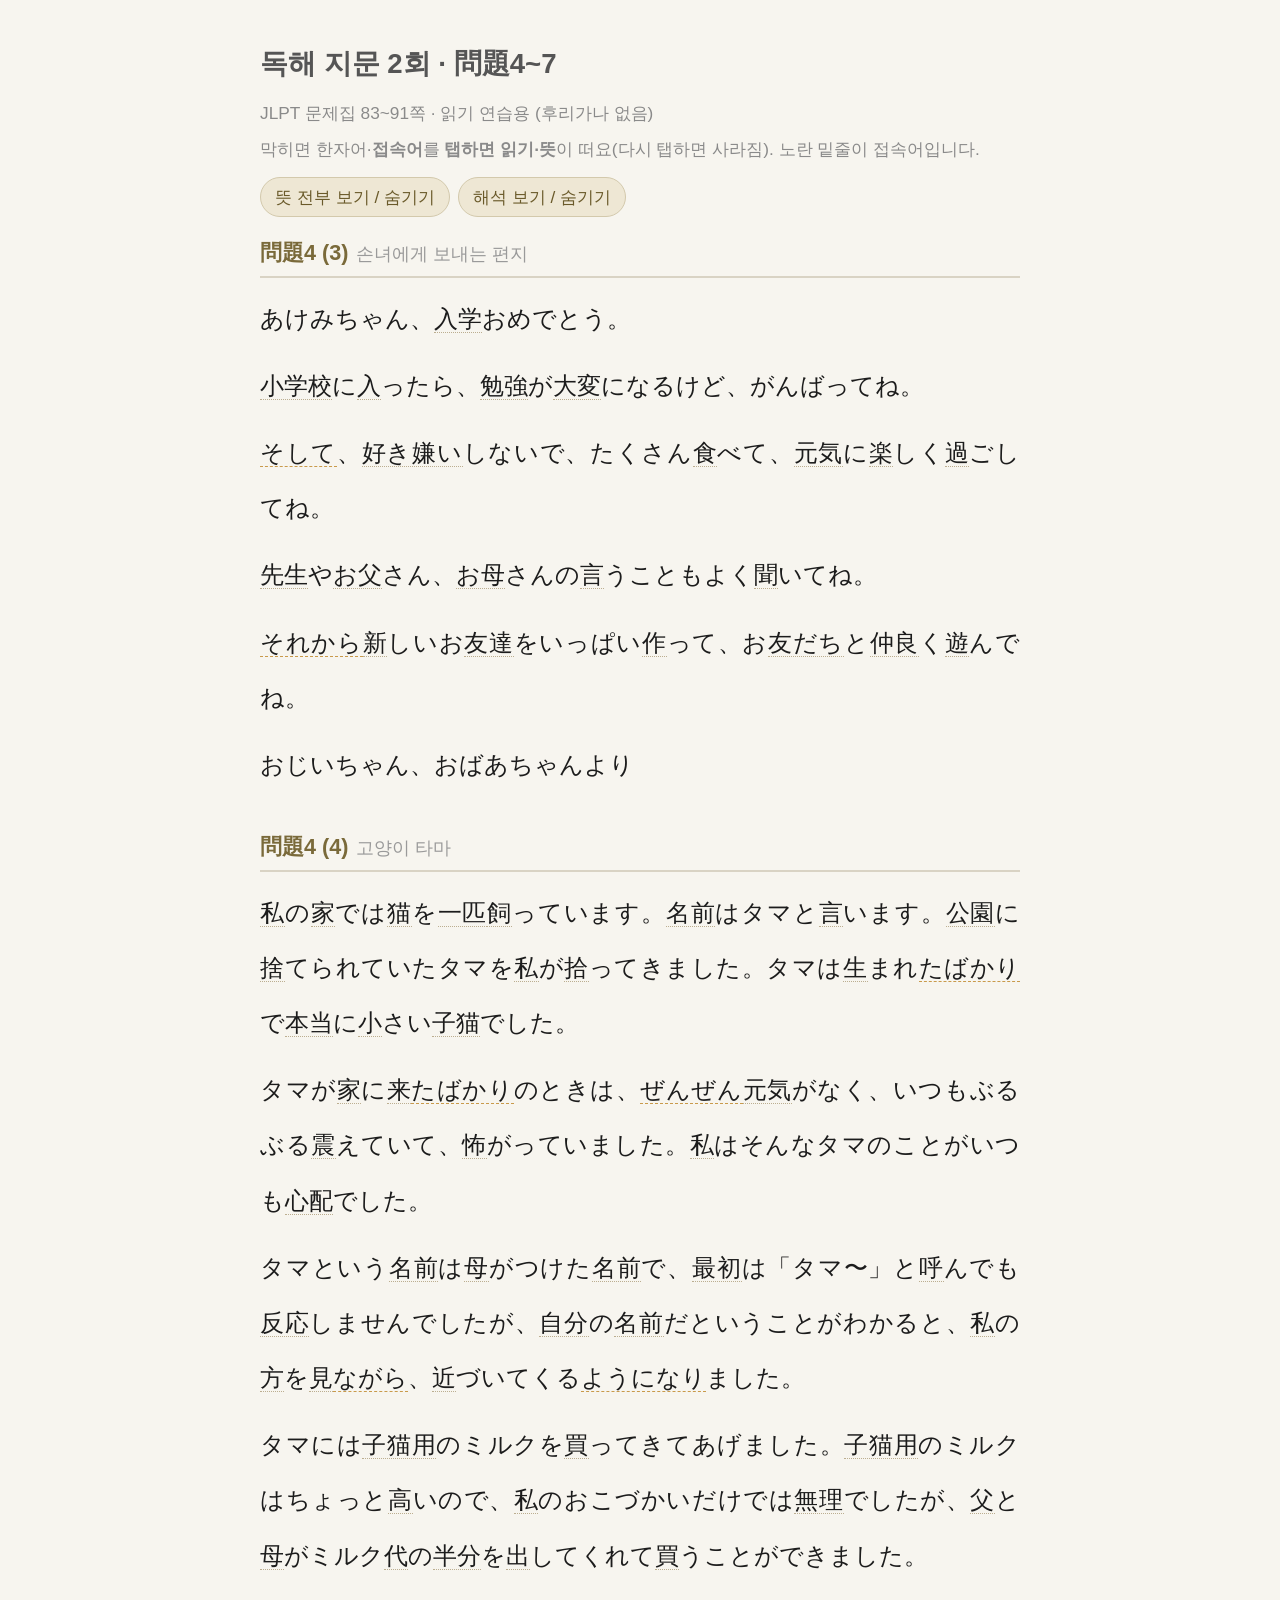
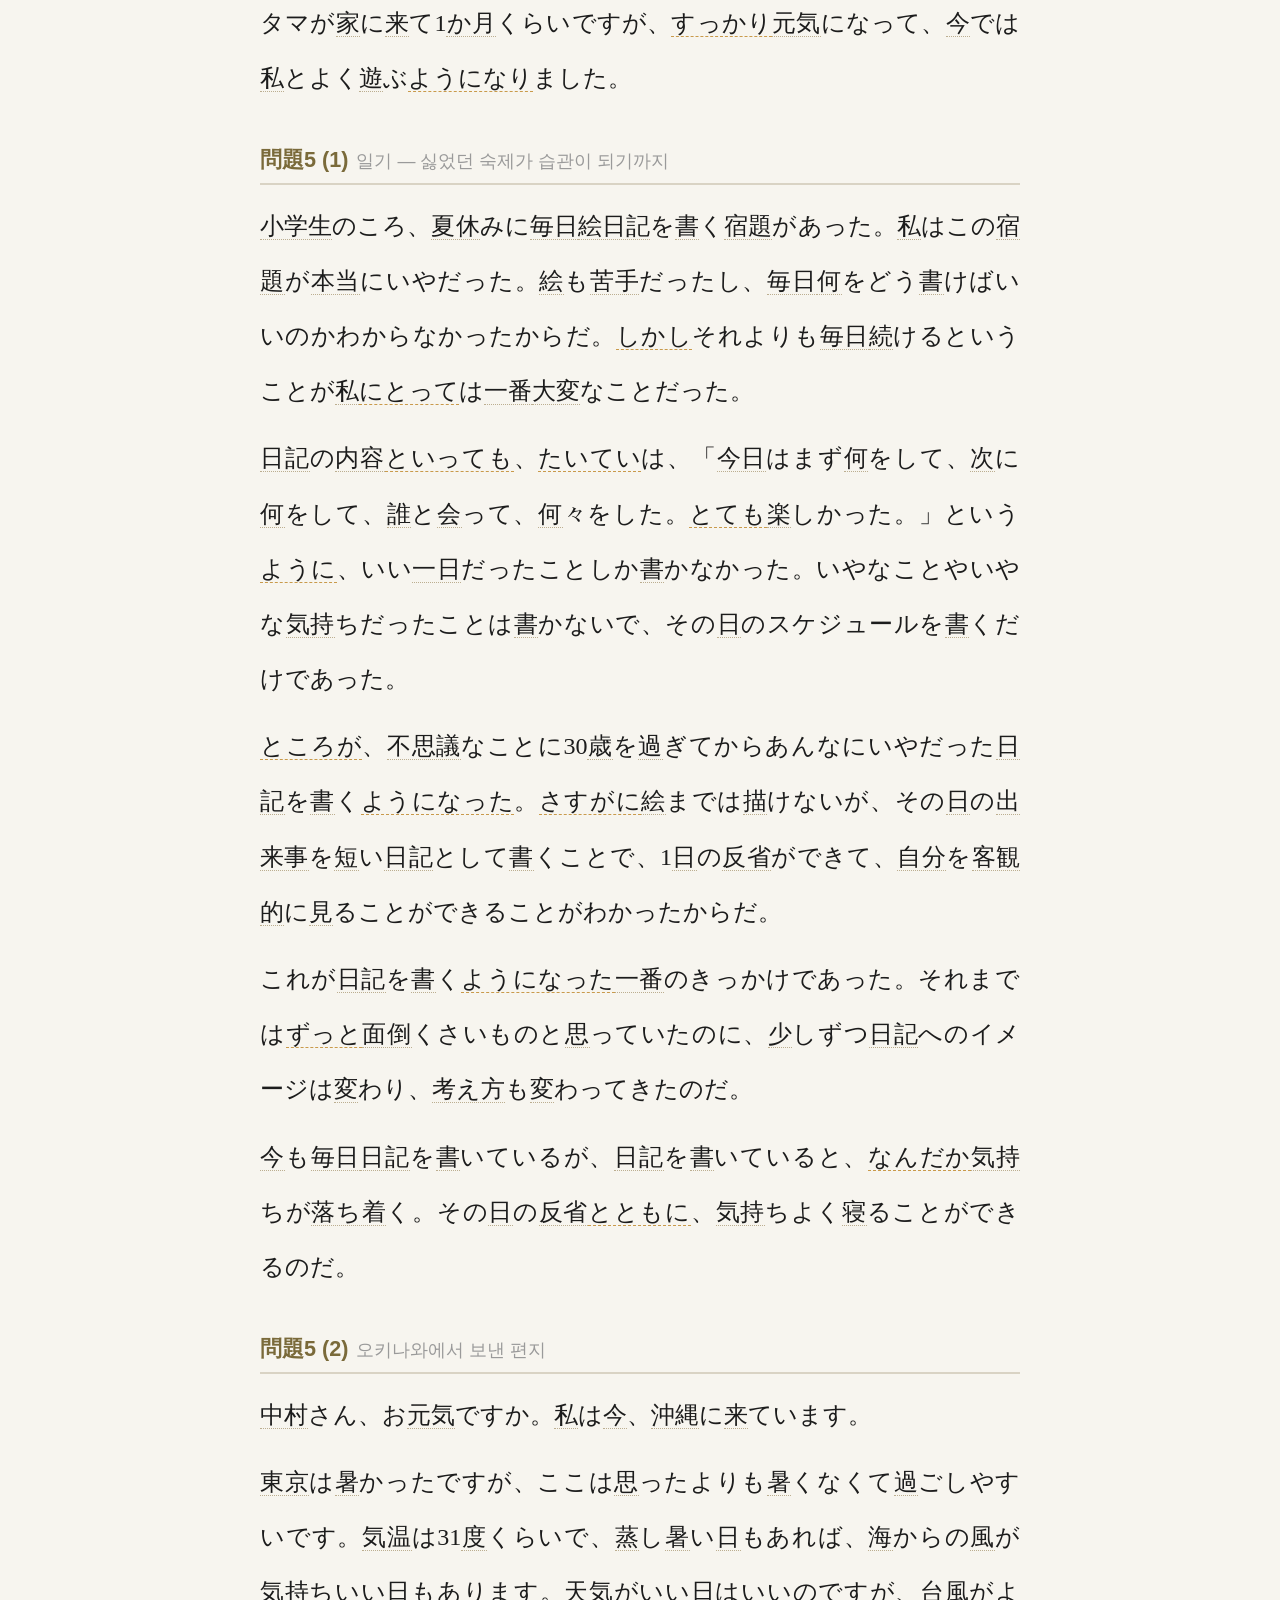
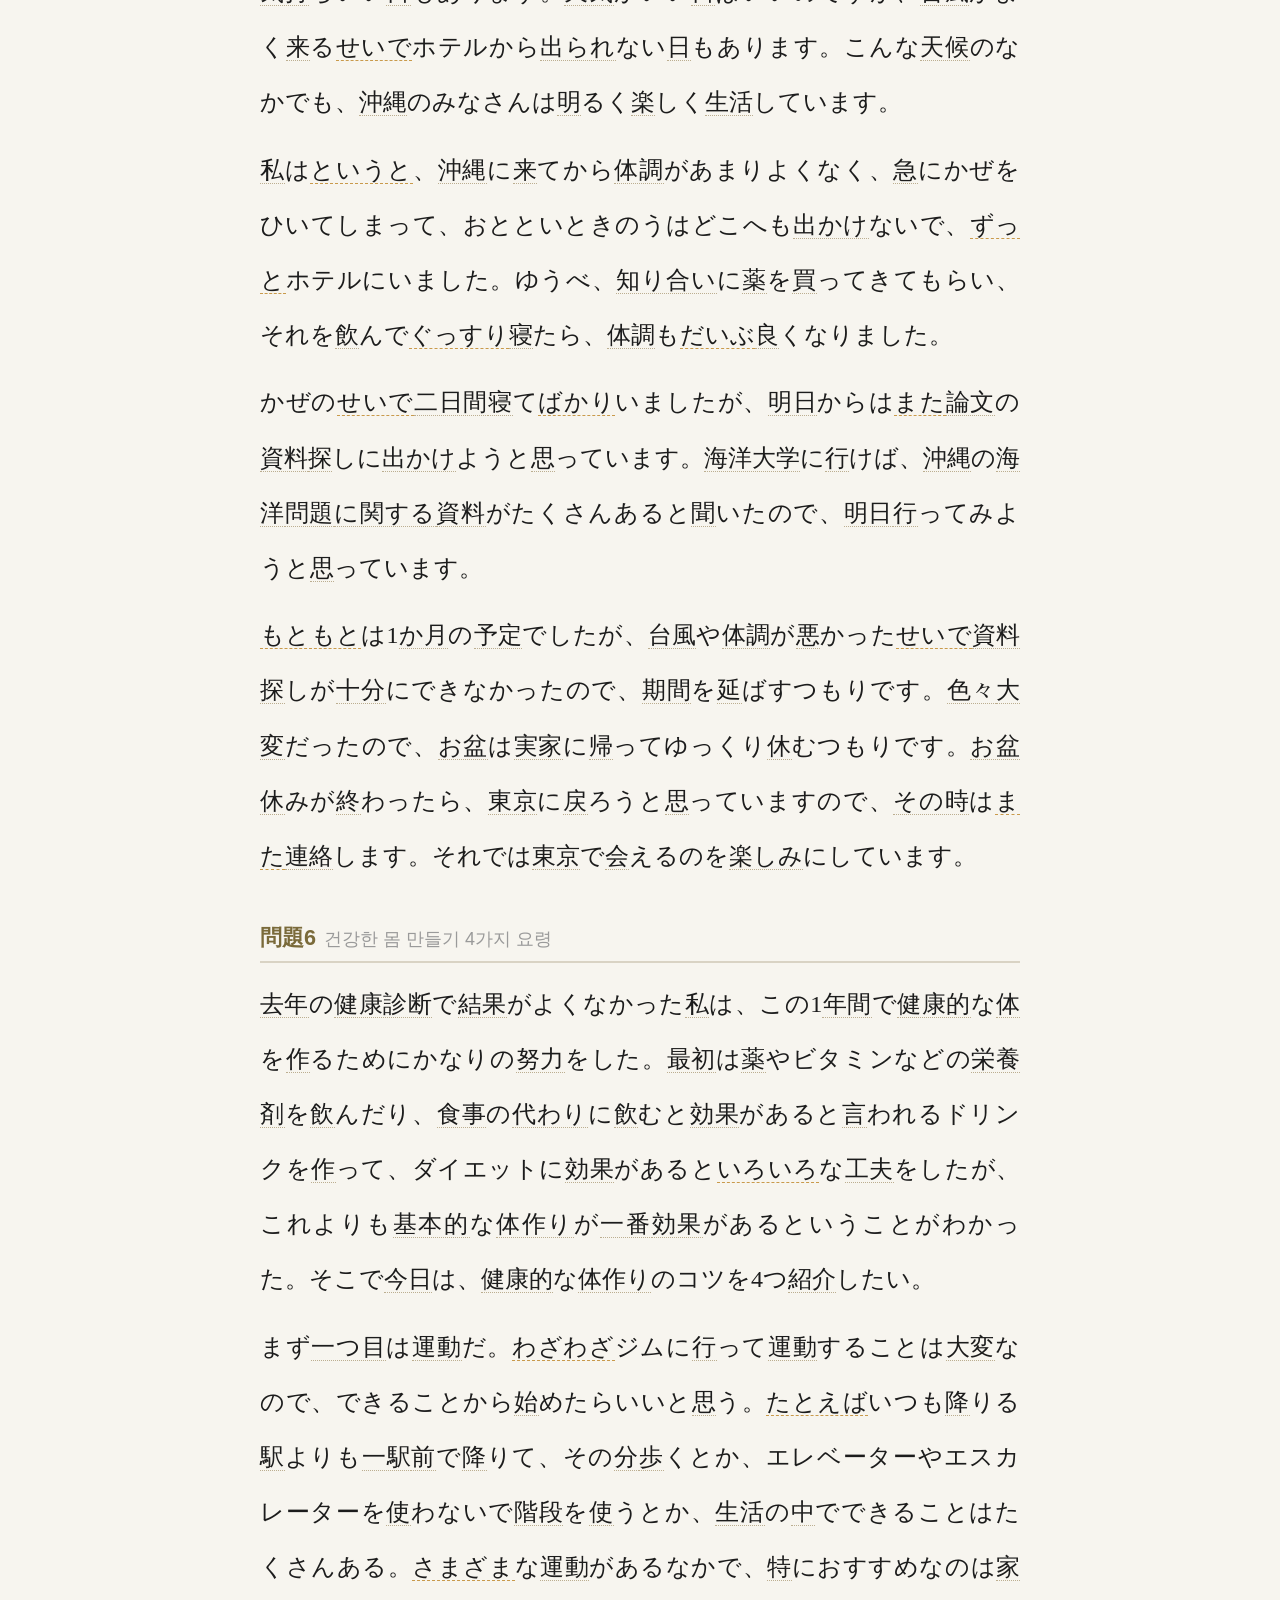
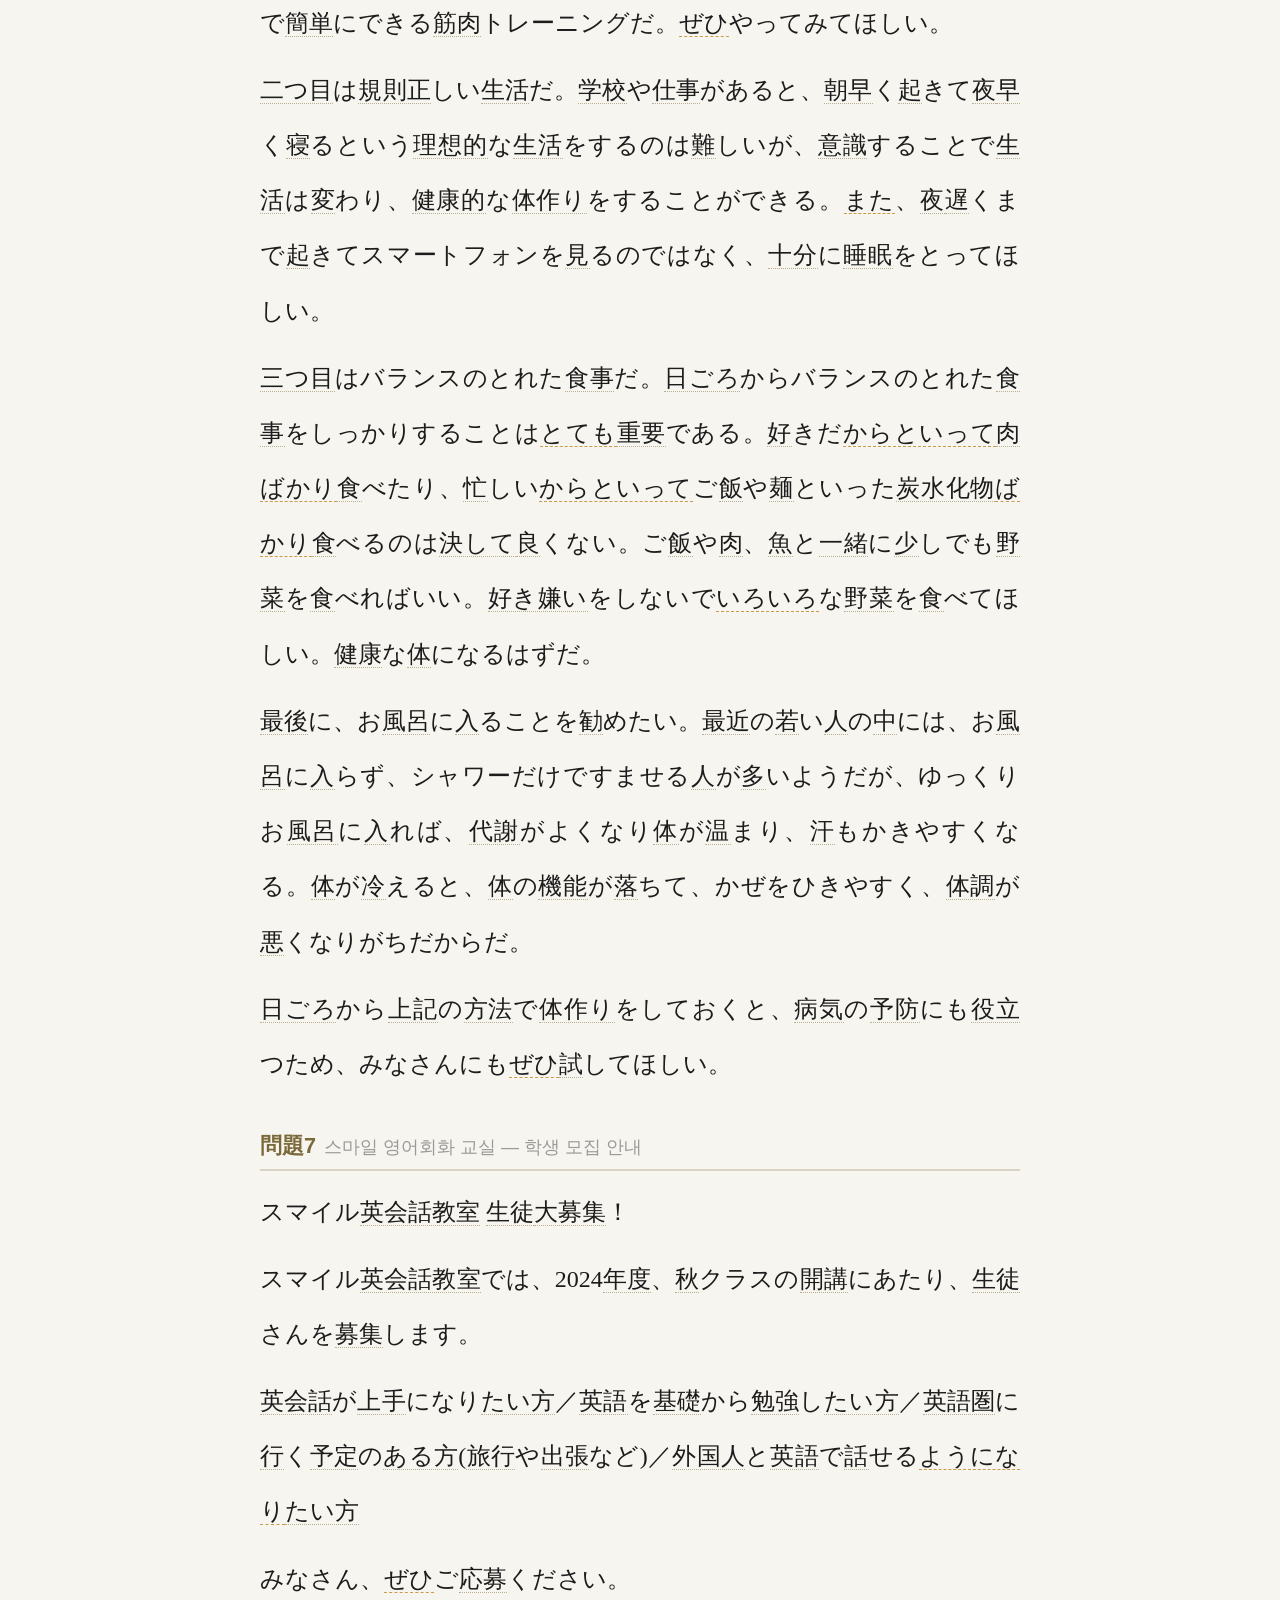
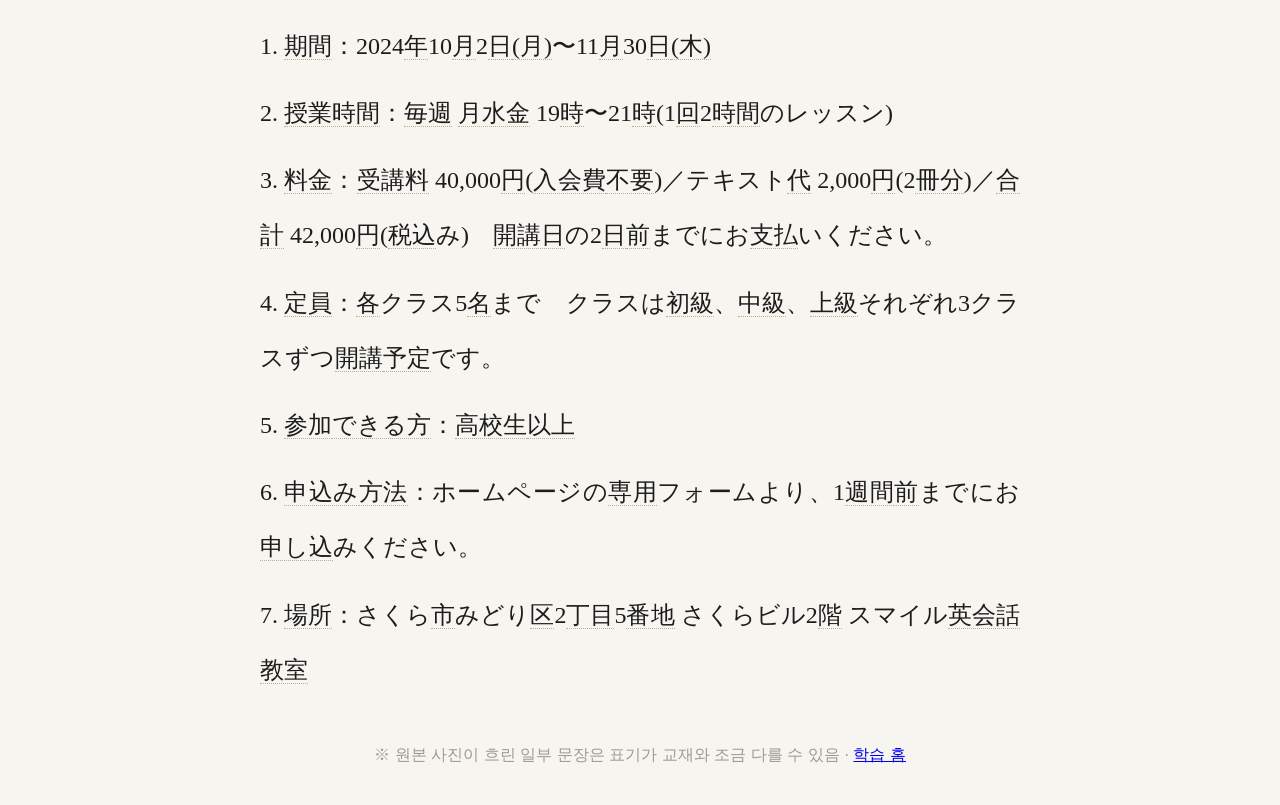
==== 독해지문_2회_問題4-7.html @ 8f864ede "2회 問題4~7 독해 지문(6편) 추가 + 한자 35단어 추가(총 81), 사전 기반 클릭 렌더러 도입" ====
<!DOCTYPE html>
<html lang="ja">
<head>
<meta charset="UTF-8">
<meta name="viewport" content="width=device-width, initial-scale=1.0">
<title>독해 지문 2회 (問題4~7)</title>
<style>
  html{font-size:24px}
  *{box-sizing:border-box;margin:0;padding:0}
  body{font-family:'Yu Mincho','Hiragino Mincho ProN','Noto Serif JP',serif;
    background:#f7f5ef;color:#1c1c1c;line-height:2.3;padding:32px 18px}
  .wrap{max-width:760px;margin:0 auto}
  h1{font-size:1.15rem;color:#555;font-weight:600;margin-bottom:6px;font-family:'Malgun Gothic',sans-serif}
  .sub{font-family:'Malgun Gothic',sans-serif;font-size:.72rem;color:#8a8a8a;margin-bottom:10px;line-height:1.5}
  .hint{font-family:'Malgun Gothic',sans-serif;font-size:.72rem;color:#8a8a8a;margin-bottom:14px;line-height:1.5}
  .btnrow{margin-bottom:20px;display:flex;gap:8px;flex-wrap:wrap}
  .tbtn{font-family:'Malgun Gothic',sans-serif;font-size:.72rem;cursor:pointer;
    background:#eee7d4;border:1px solid #d3c9ac;color:#6a5a2a;padding:7px 14px;border-radius:999px}
  .tbtn:hover{background:#e6dcc0}
  .lesson{margin-bottom:38px}
  .lh{font-family:'Malgun Gothic',sans-serif;font-size:.9rem;font-weight:700;color:#7a6a3a;
      border-bottom:2px solid #d9d3c4;padding-bottom:6px;margin-bottom:14px;line-height:1.5}
  .lh small{color:#9a9a9a;font-weight:400;margin-left:8px}
  p.jp{margin-bottom:.5em;text-align:justify}
  .ko{font-family:'Malgun Gothic',sans-serif;font-size:.78rem;color:#3f6b45;line-height:1.65;
      padding-left:12px;border-left:3px solid #b7cdb7;margin-bottom:1.4em;display:none}
  .ko.show{display:block}
  .kw{cursor:pointer;position:relative;border-bottom:1px dotted #bcae90}
  .kw.conj{border-bottom:1px dashed #c99a4b}
  .kw:hover,.kw.open{background:#fff2c9;border-radius:3px}
  .kw .mn{display:none;position:absolute;top:100%;left:50%;transform:translateX(-50%);
    pointer-events:none;background:#2d3850;color:#fff;font-size:.58rem;
    font-family:'Malgun Gothic',sans-serif;font-weight:600;padding:3px 9px;border-radius:7px;
    white-space:nowrap;z-index:5;margin-top:3px;box-shadow:0 3px 10px rgba(0,0,0,.22)}
  .kw .mn::before{content:"";position:absolute;bottom:100%;left:50%;transform:translateX(-50%);
    border:5px solid transparent;border-bottom-color:#2d3850}
  .kw.open .mn{display:block}
  .foot{margin-top:30px;color:#9a9a9a;font-size:.68rem;font-family:'Malgun Gothic',sans-serif;text-align:center}
  @media print{
    body{background:#fff}
    .kw .mn{display:block !important;position:static;transform:none;background:none;color:#3f6b45;
      box-shadow:none;font-size:.55rem;margin:0}
    .kw .mn::before{display:none}.btnrow{display:none}.ko{display:block}
  }
</style>
</head>
<body>
<div class="wrap">
  <h1>독해 지문 2회 · 問題4~7</h1>
  <div class="sub">JLPT 문제집 83~91쪽 · 읽기 연습용 (후리가나 없음)</div>
  <div class="hint">막히면 한자어·<b>접속어</b>를 <b>탭하면 읽기·뜻</b>이 떠요(다시 탭하면 사라짐). 노란 밑줄이 접속어입니다.</div>
  <div class="btnrow">
    <button class="tbtn" id="toggleAll">뜻 전부 보기 / 숨기기</button>
    <button class="tbtn" id="toggleKo">해석 보기 / 숨기기</button>
  </div>
  <div id="out"></div>
  <div class="foot">※ 원본 사진이 흐린 일부 문장은 표기가 교재와 조금 다를 수 있음 · <a href="일본어_학습_홈.html">학습 홈</a></div>
</div>

<script src="data_2회_問題4-7.js"></script>
<script>
const SHOW_FURI=false;
const esc=s=>s.replace(/&/g,"&amp;").replace(/</g,"&lt;").replace(/>/g,"&gt;");
const KEYS=Object.keys(DICT).sort((a,b)=>b.length-a.length);
const MAXLEN=KEYS.length?KEYS[0].length:1;
function markup(s){
  let out="",i=0;
  while(i<s.length){
    let hit=null;
    for(let L=Math.min(MAXLEN,s.length-i);L>=1;L--){
      const sub=s.substr(i,L);
      if(Object.prototype.hasOwnProperty.call(DICT,sub)){hit=[sub,DICT[sub]];break;}
    }
    if(hit){
      const [k,[r,m]]=hit;
      const inner=(SHOW_FURI&&r)?`<ruby>${esc(k)}<rt>${esc(r)}</rt></ruby>`:esc(k);
      const mn=(!SHOW_FURI&&r)?esc(r)+" · "+esc(m):esc(m);
      out+=`<span class="kw${r===null?' conj':''}">${inner}<span class="mn">${mn}</span></span>`;
      i+=k.length;
    }else{ out+=esc(s[i]); i++; }
  }
  return out;
}
document.getElementById("out").innerHTML=TEXTS.map(t=>
  `<div class="lesson"><div class="lh">${esc(t.id)}<small>${esc(t.title)}</small></div>`+
  t.paras.map(p=>`<p class="jp">${markup(p[0])}</p><div class="ko">${esc(p[1])}</div>`).join("")+
  `</div>`).join("");
document.getElementById("out").addEventListener("click",e=>{
  const el=e.target.closest(".kw"); if(!el)return; el.classList.toggle("open");
});
document.getElementById("toggleAll").onclick=()=>{
  const kws=document.querySelectorAll("#out .kw");
  const any=[...kws].some(k=>!k.classList.contains("open"));
  kws.forEach(k=>k.classList.toggle("open",any));
};
document.getElementById("toggleKo").onclick=()=>{
  const ks=document.querySelectorAll("#out .ko");
  const any=[...ks].some(k=>!k.classList.contains("show"));
  ks.forEach(k=>k.classList.toggle("show",any));
};
</script>
</body>
</html>
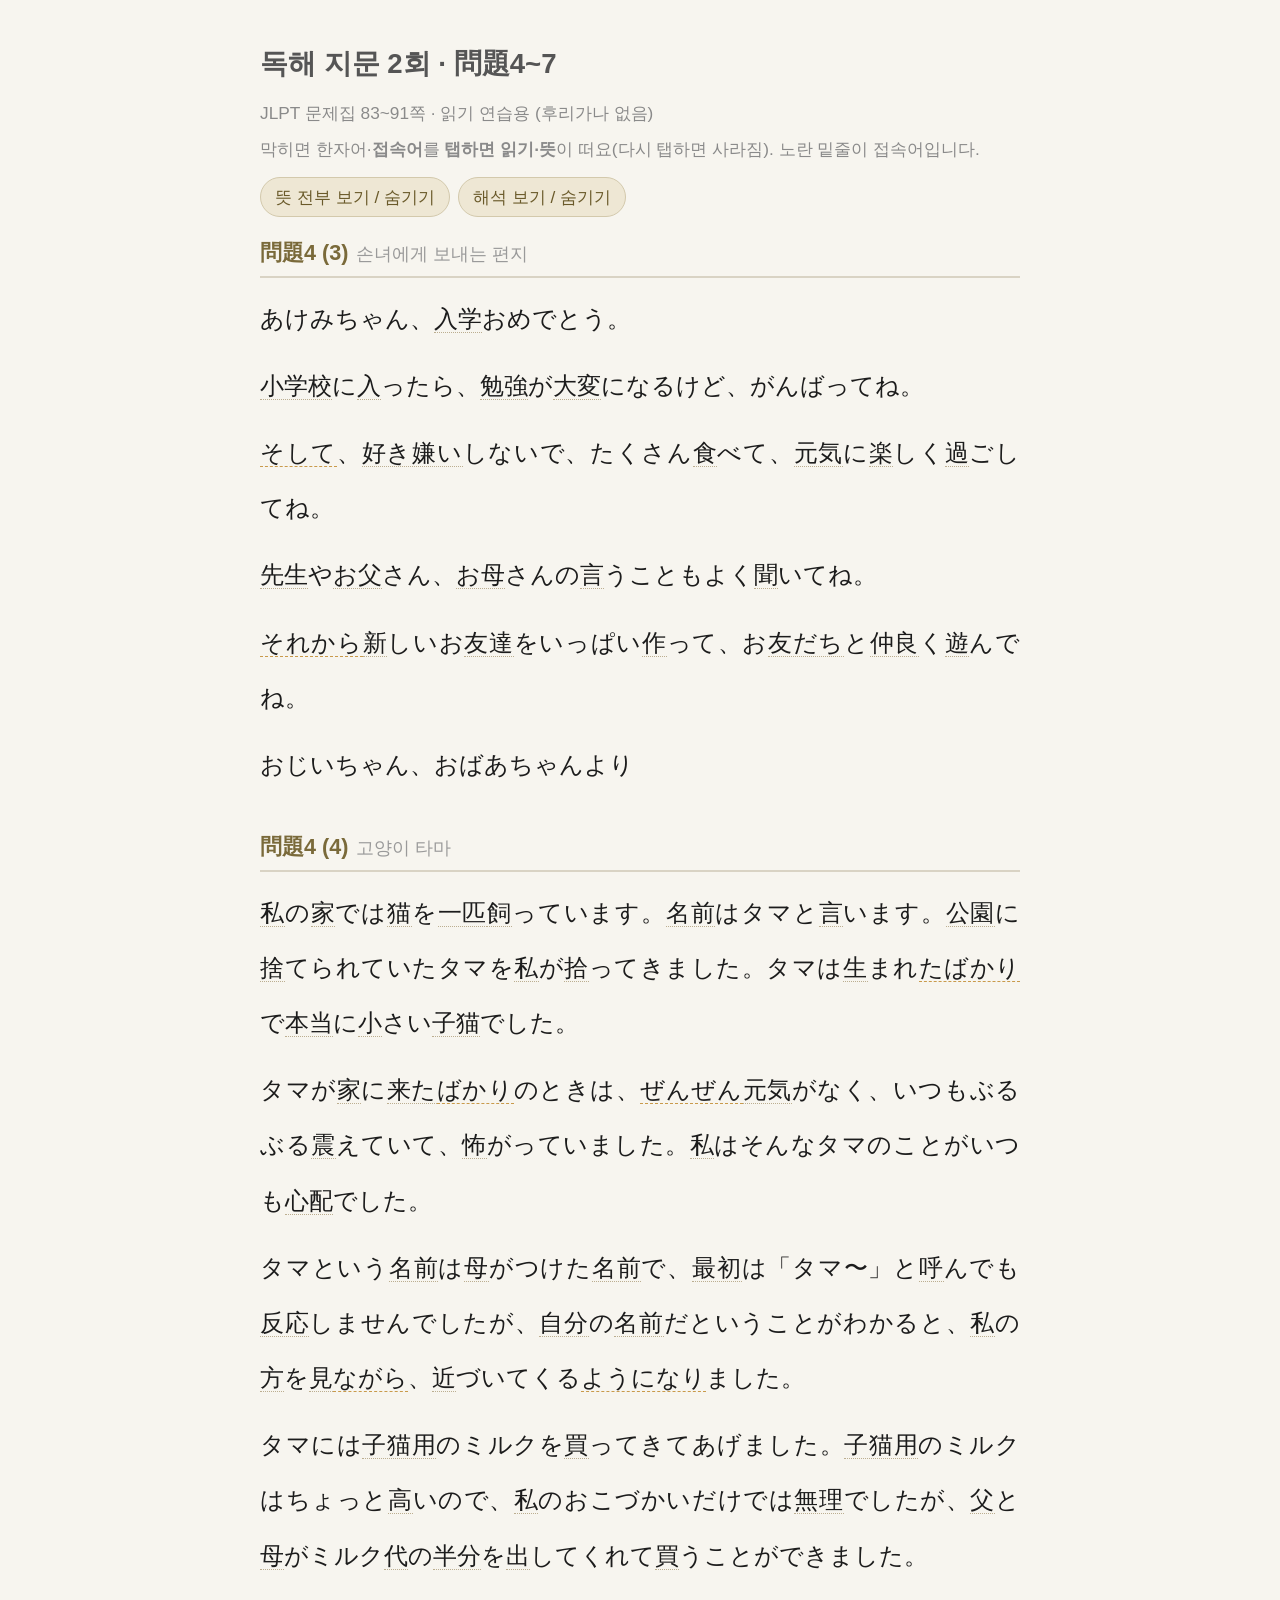
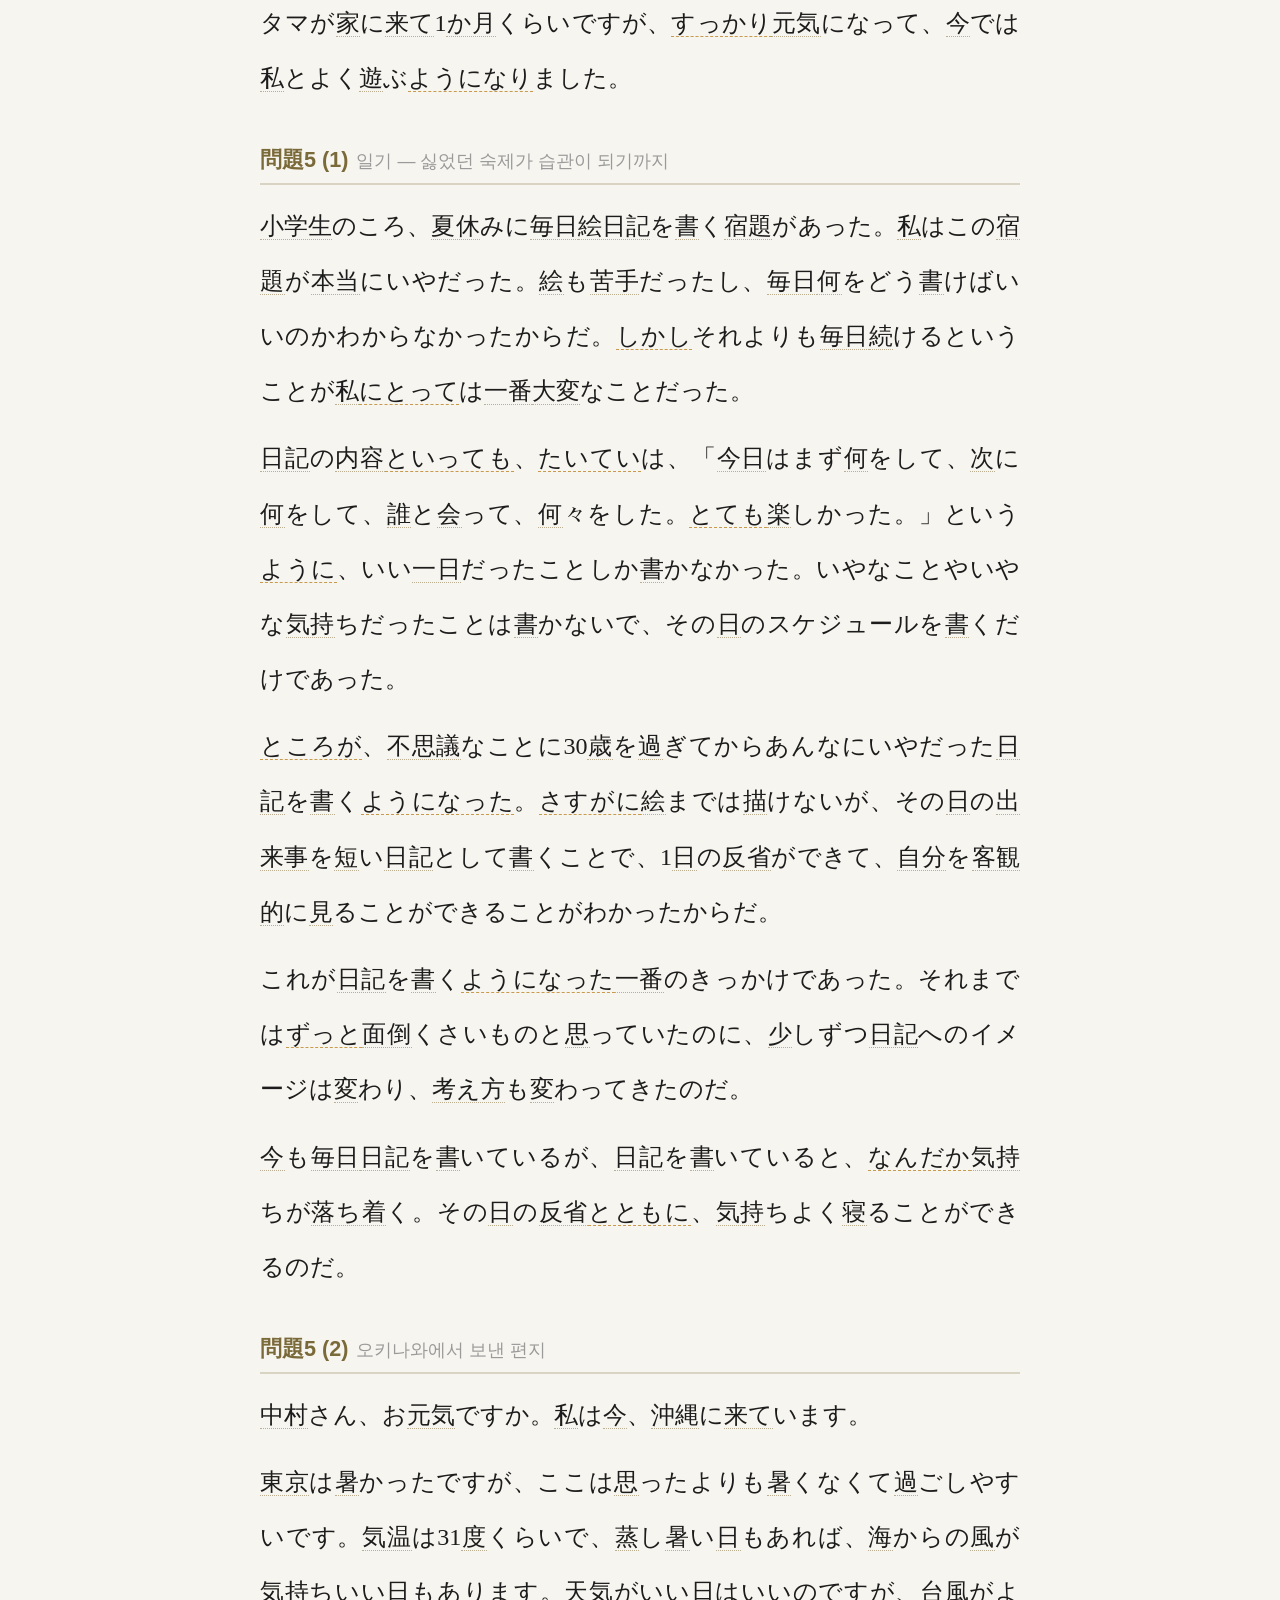
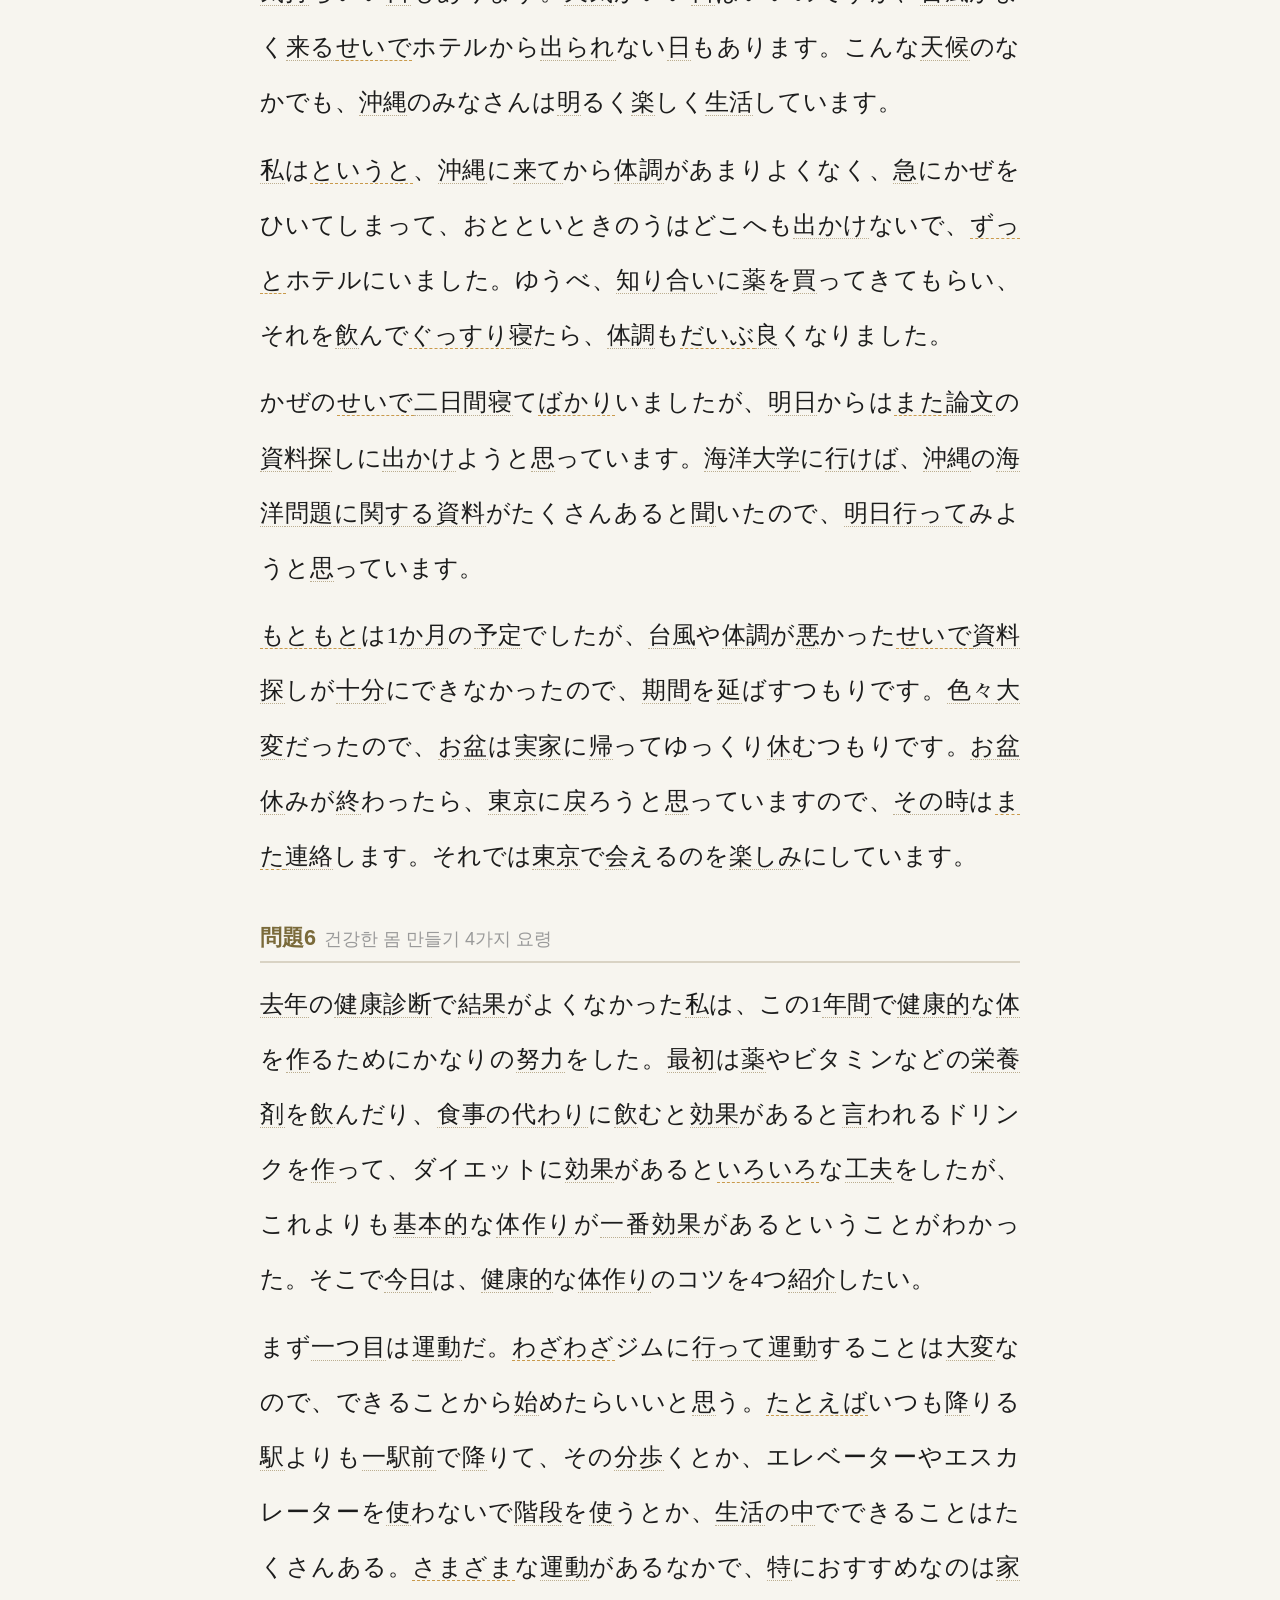
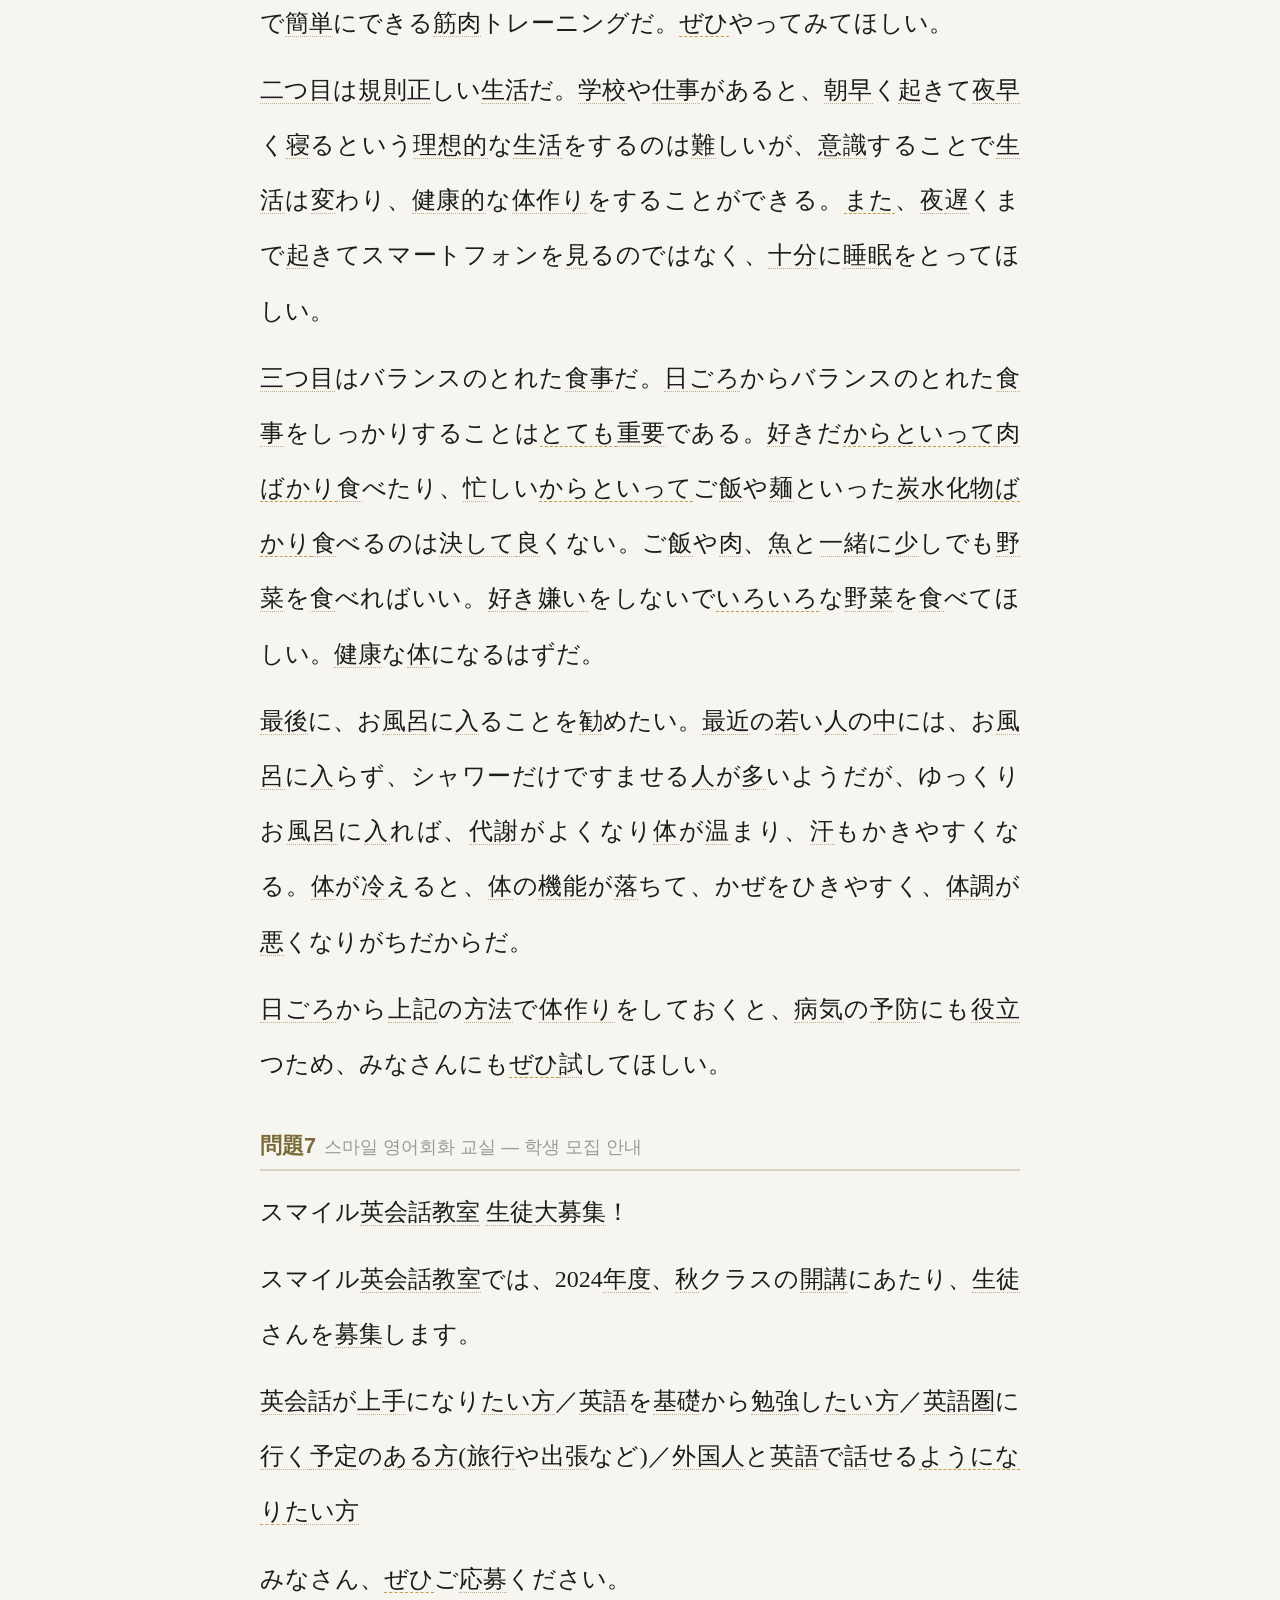
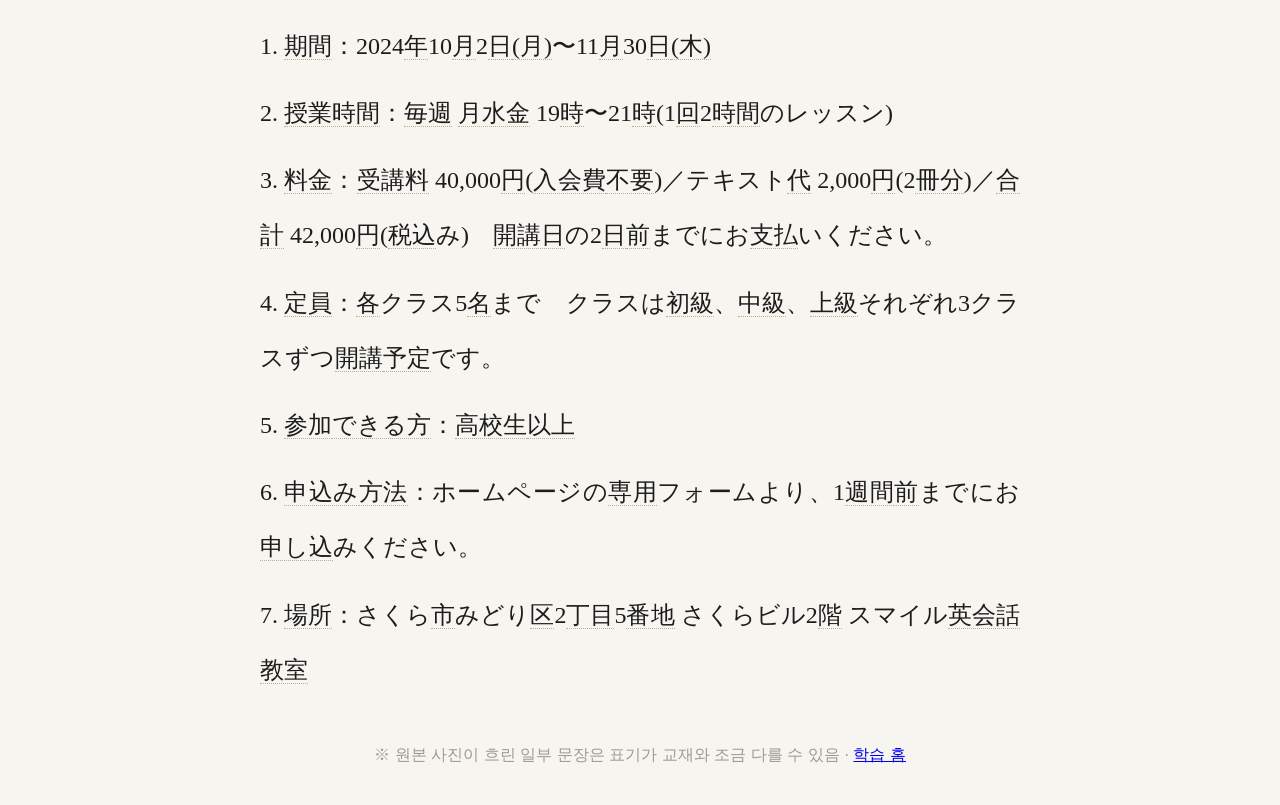
==== commit 2609f6e9: "후리가나 정확도 개선: 활용형 사전 등록(来て/行って 등) + 한자 부분에만 ruby 적용" ====
--- a/독해지문_2회_問題4-7.html
+++ b/독해지문_2회_問題4-7.html
@@ -63,6 +63,40 @@
 const esc=s=>s.replace(/&/g,"&amp;").replace(/</g,"&lt;").replace(/>/g,"&gt;");
 const KEYS=Object.keys(DICT).sort((a,b)=>b.length-a.length);
 const MAXLEN=KEYS.length?KEYS[0].length:1;
+/* 후리가나를 '한자 부분에만' 얹는다.
+   예) 来て(きて) → 来 위에 き, 오쿠리가나 て는 그대로. */
+const isKana=c=>/[ぁ-ゟ゠-ヿー]/.test(c);
+function rubyHtml(k,r){
+  if(!r) return esc(k);
+  const segs=[]; let cur="", curKana=null;
+  for(const ch of k){
+    const kn=isKana(ch);
+    if(curKana===null||kn===curKana){cur+=ch;curKana=kn;}
+    else{segs.push({t:cur,kana:curKana});cur=ch;curKana=kn;}
+  }
+  if(cur)segs.push({t:cur,kana:curKana});
+  if(segs.length===1&&!segs[0].kana)
+    return `<ruby>${esc(k)}<rt>${esc(r)}</rt></ruby>`;
+  let rest=r, out="", ok=true;
+  for(let i=0;i<segs.length;i++){
+    const s=segs[i];
+    if(s.kana){
+      if(rest.startsWith(s.t)){ out+=esc(s.t); rest=rest.slice(s.t.length); }
+      else { ok=false; break; }
+    }else{
+      const next=segs[i+1];
+      let read;
+      if(next&&next.kana){
+        const idx=rest.indexOf(next.t);
+        if(idx<=0){ ok=false; break; }
+        read=rest.slice(0,idx); rest=rest.slice(idx);
+      }else{ read=rest; rest=""; }
+      out+=`<ruby>${esc(s.t)}<rt>${esc(read)}</rt></ruby>`;
+    }
+  }
+  if(!ok||rest) return `<ruby>${esc(k)}<rt>${esc(r)}</rt></ruby>`;
+  return out;
+}
 function markup(s){
   let out="",i=0;
   while(i<s.length){
@@ -73,7 +107,7 @@
     }
     if(hit){
       const [k,[r,m]]=hit;
-      const inner=(SHOW_FURI&&r)?`<ruby>${esc(k)}<rt>${esc(r)}</rt></ruby>`:esc(k);
+      const inner=(SHOW_FURI&&r)?rubyHtml(k,r):esc(k);
       const mn=(!SHOW_FURI&&r)?esc(r)+" · "+esc(m):esc(m);
       out+=`<span class="kw${r===null?' conj':''}">${inner}<span class="mn">${mn}</span></span>`;
       i+=k.length;
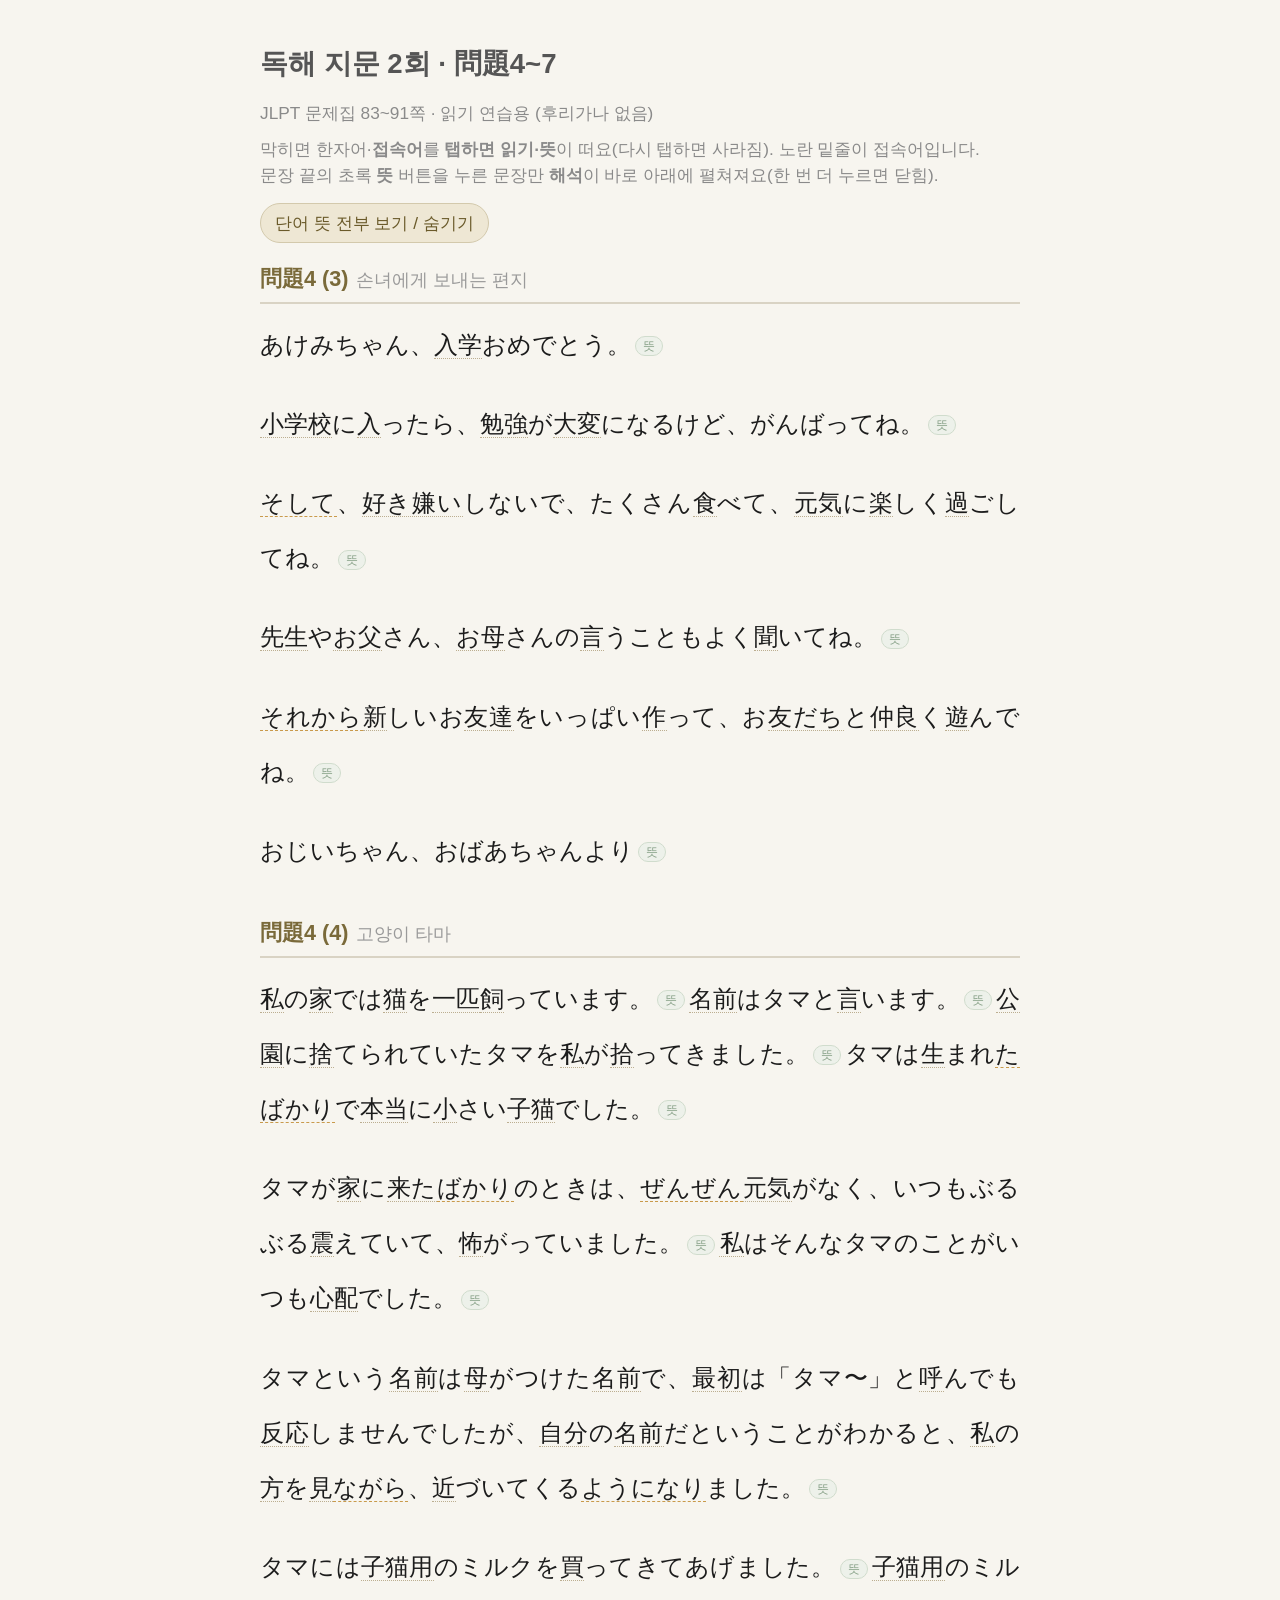
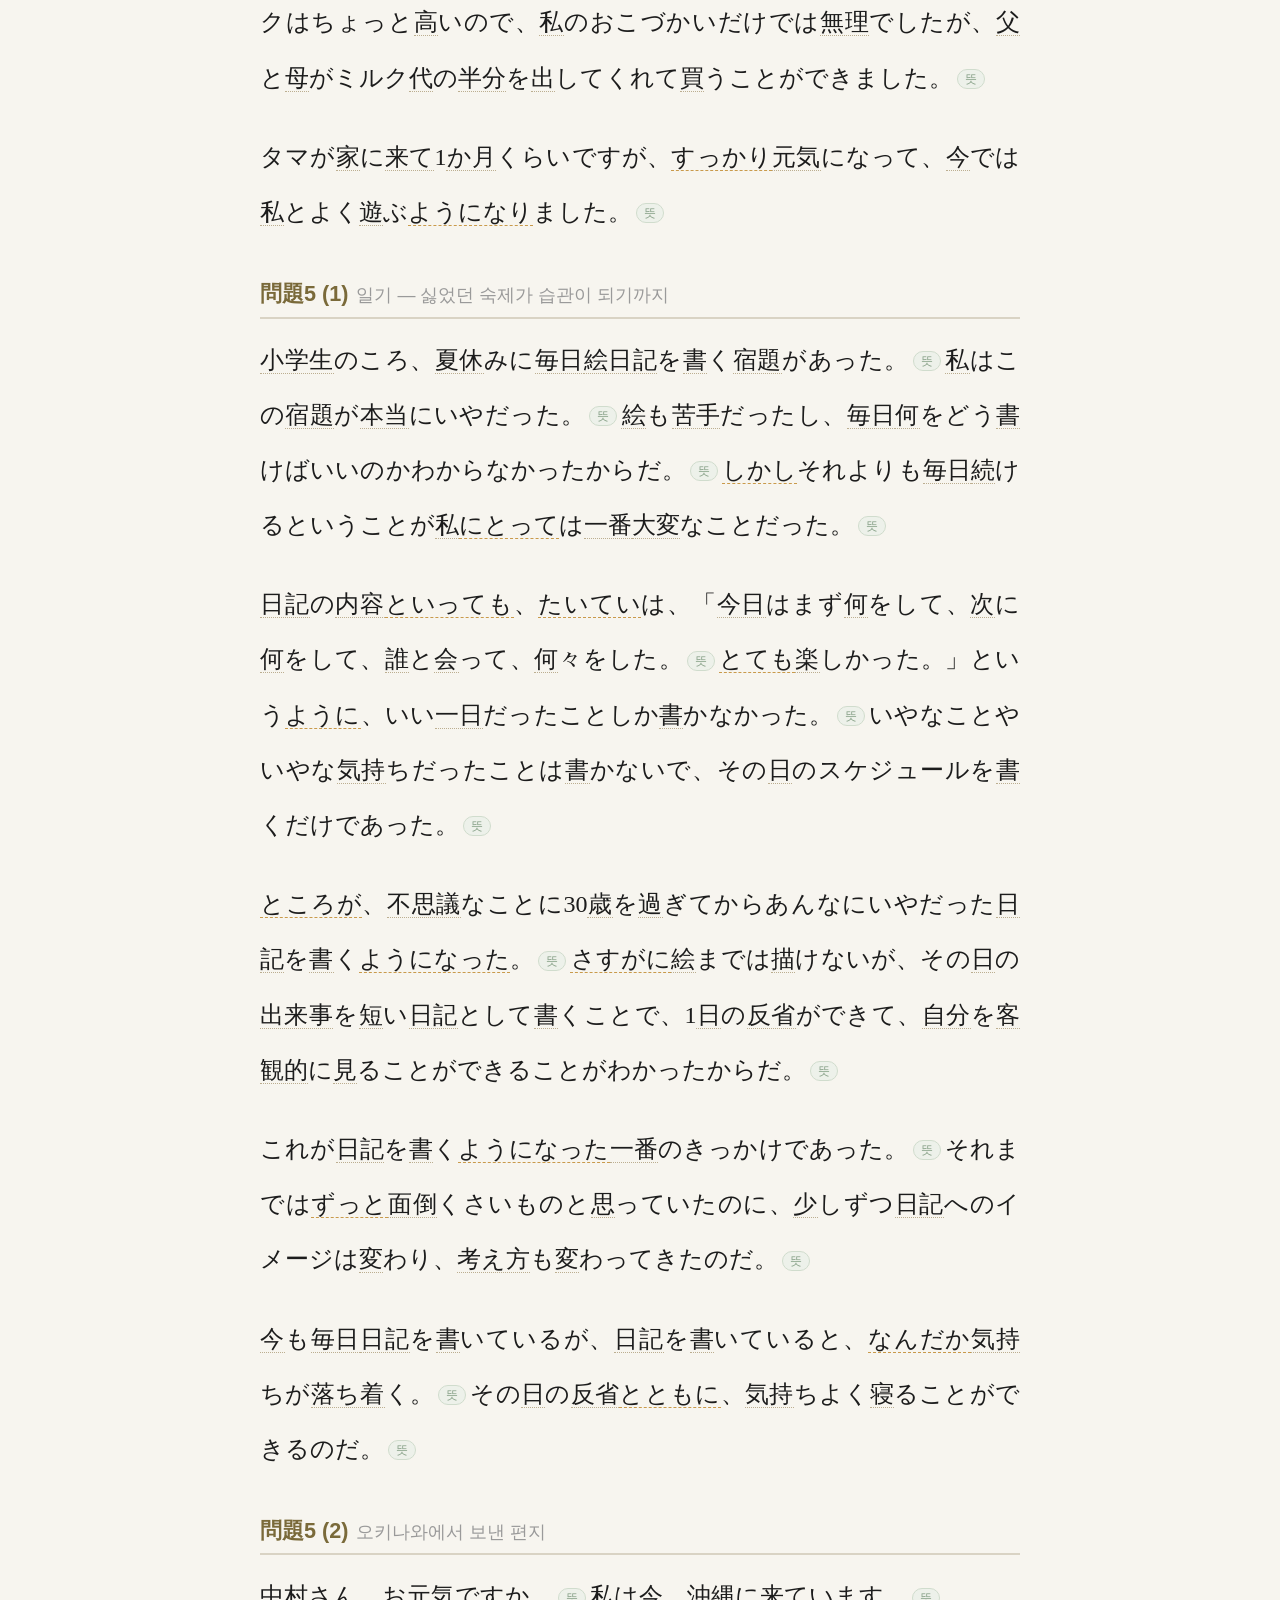
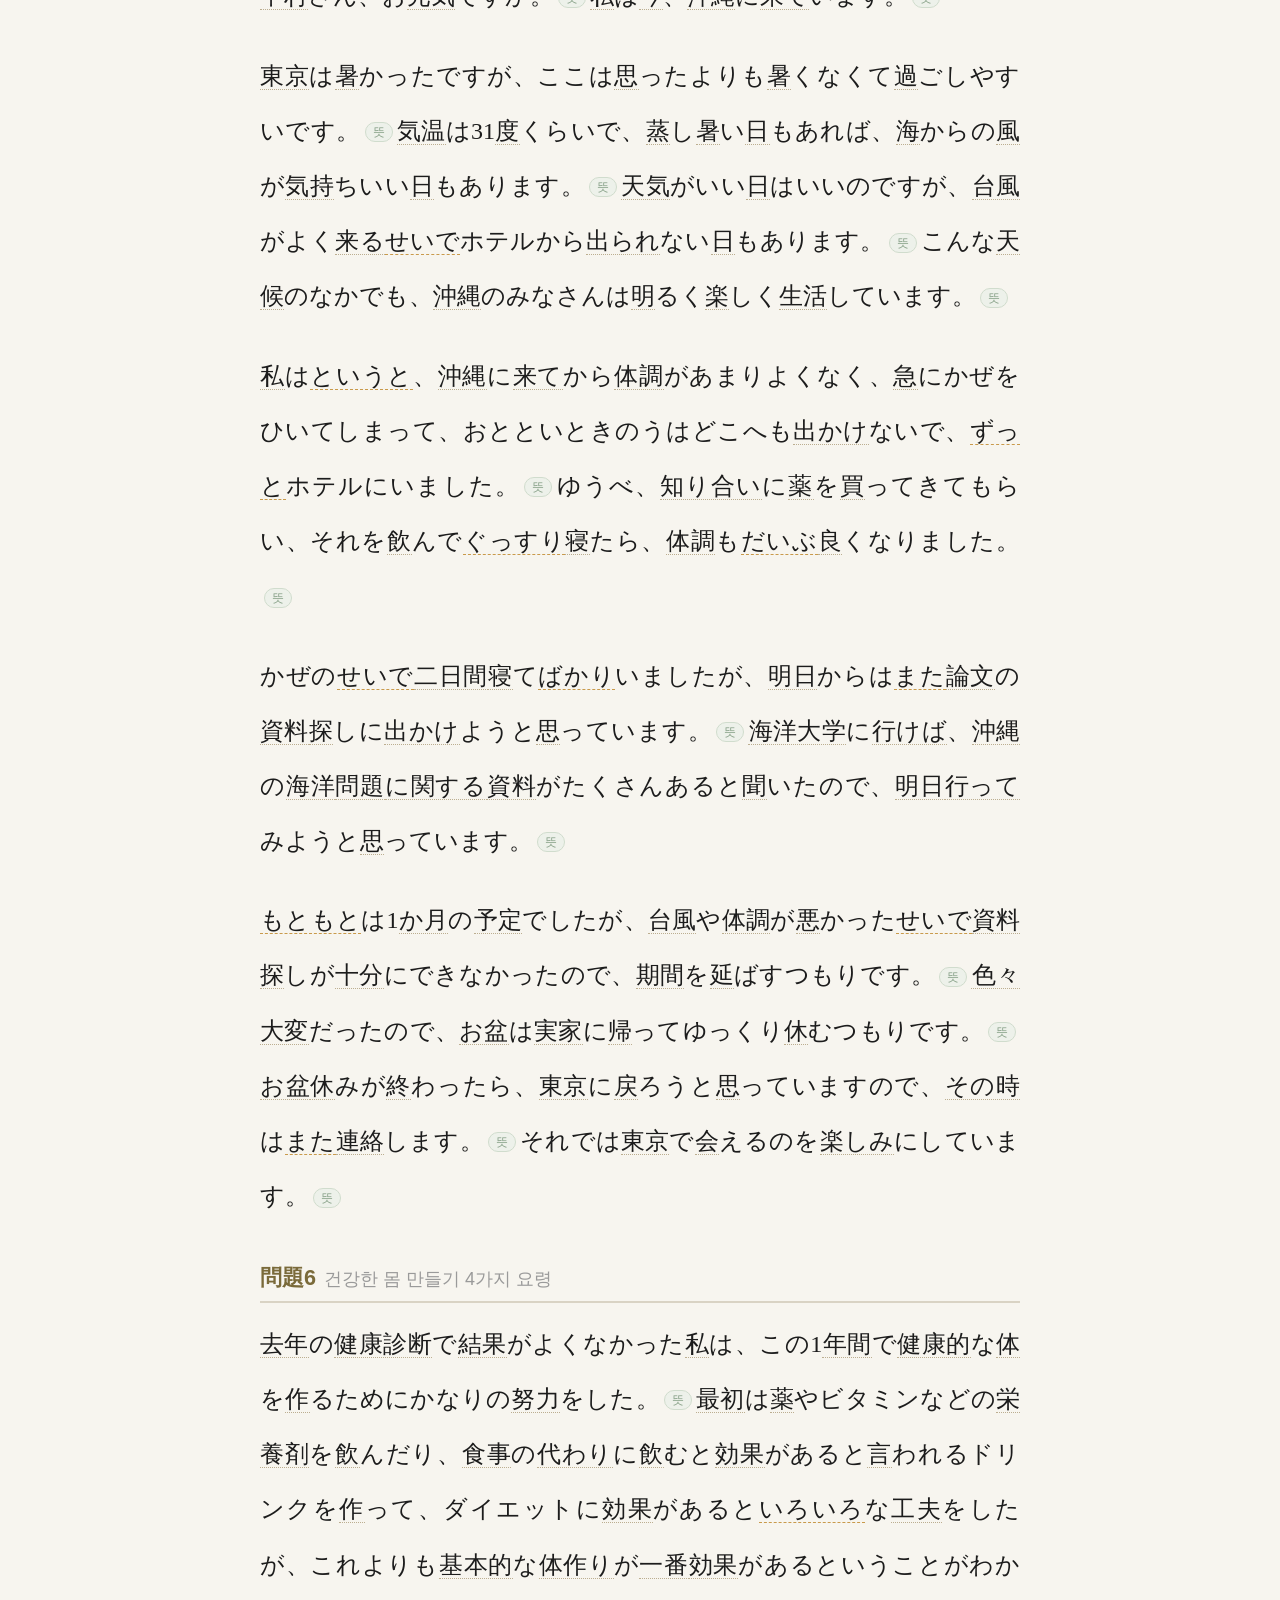
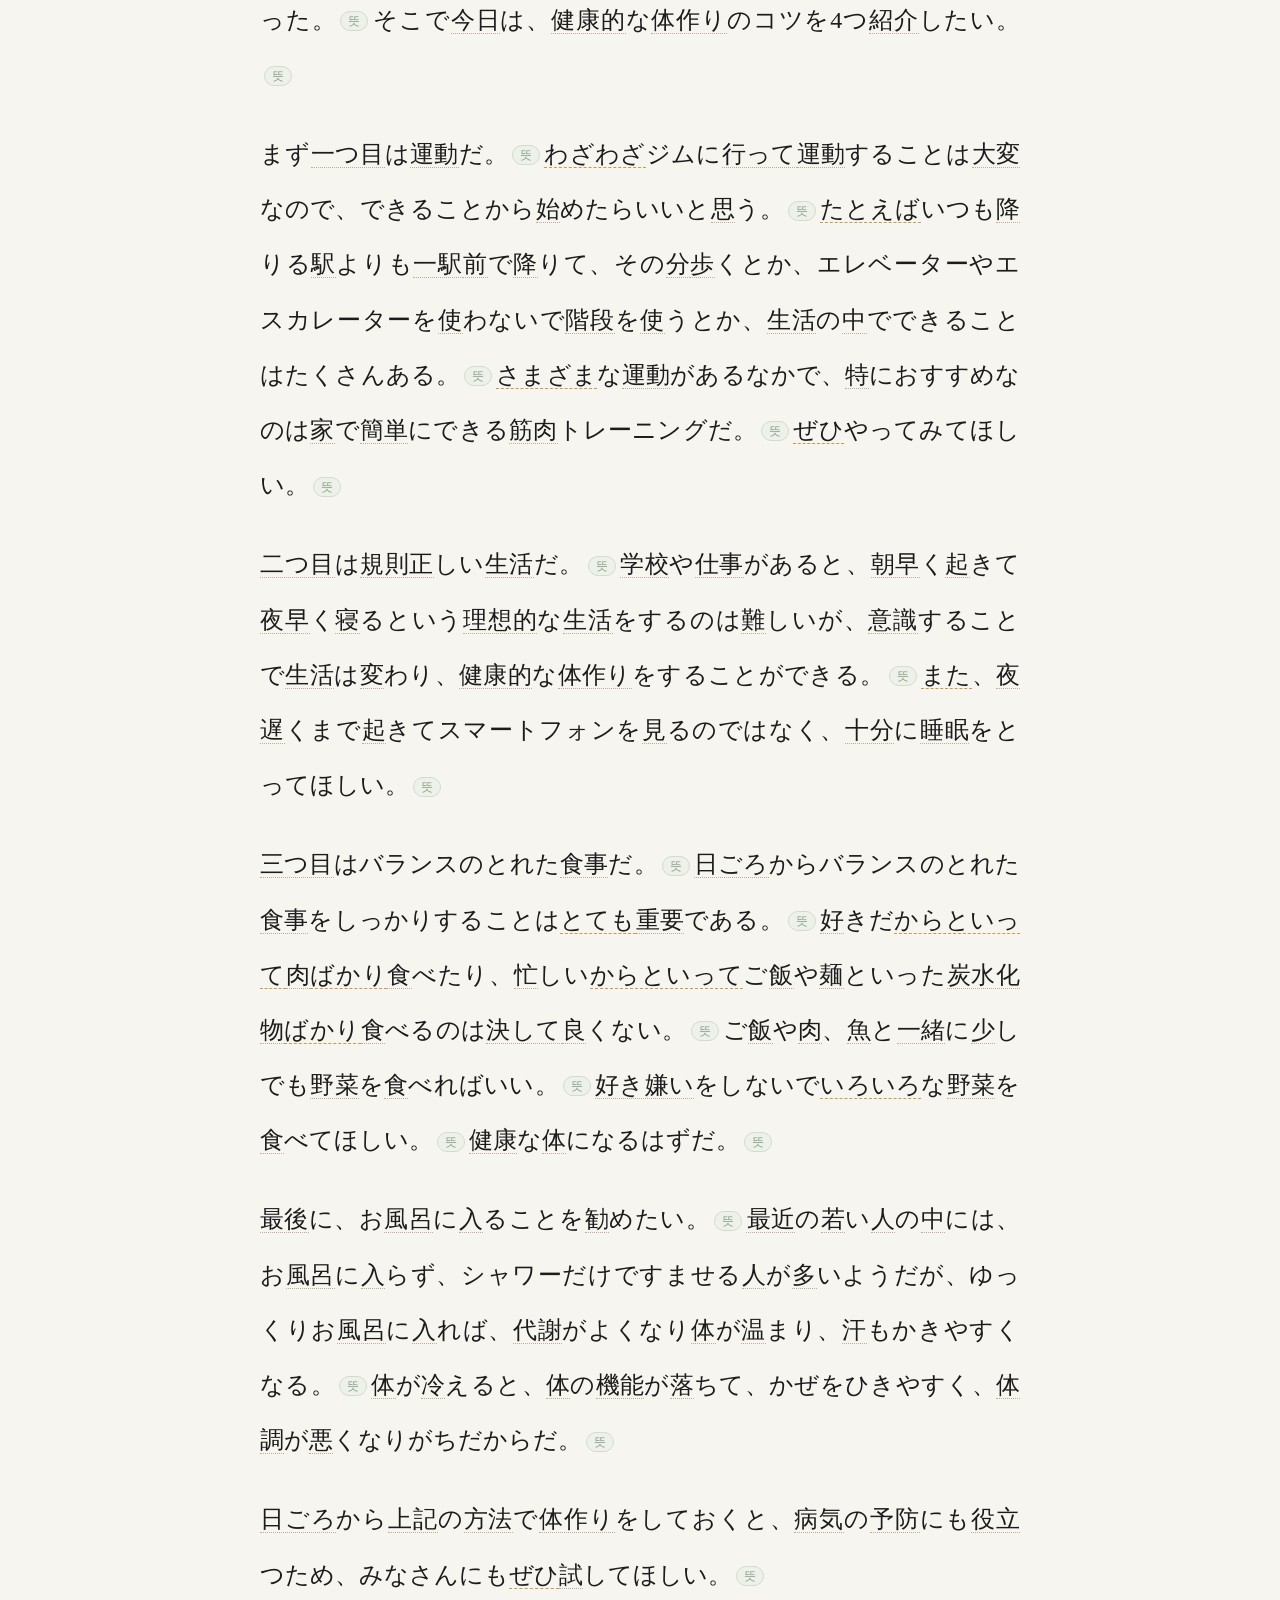
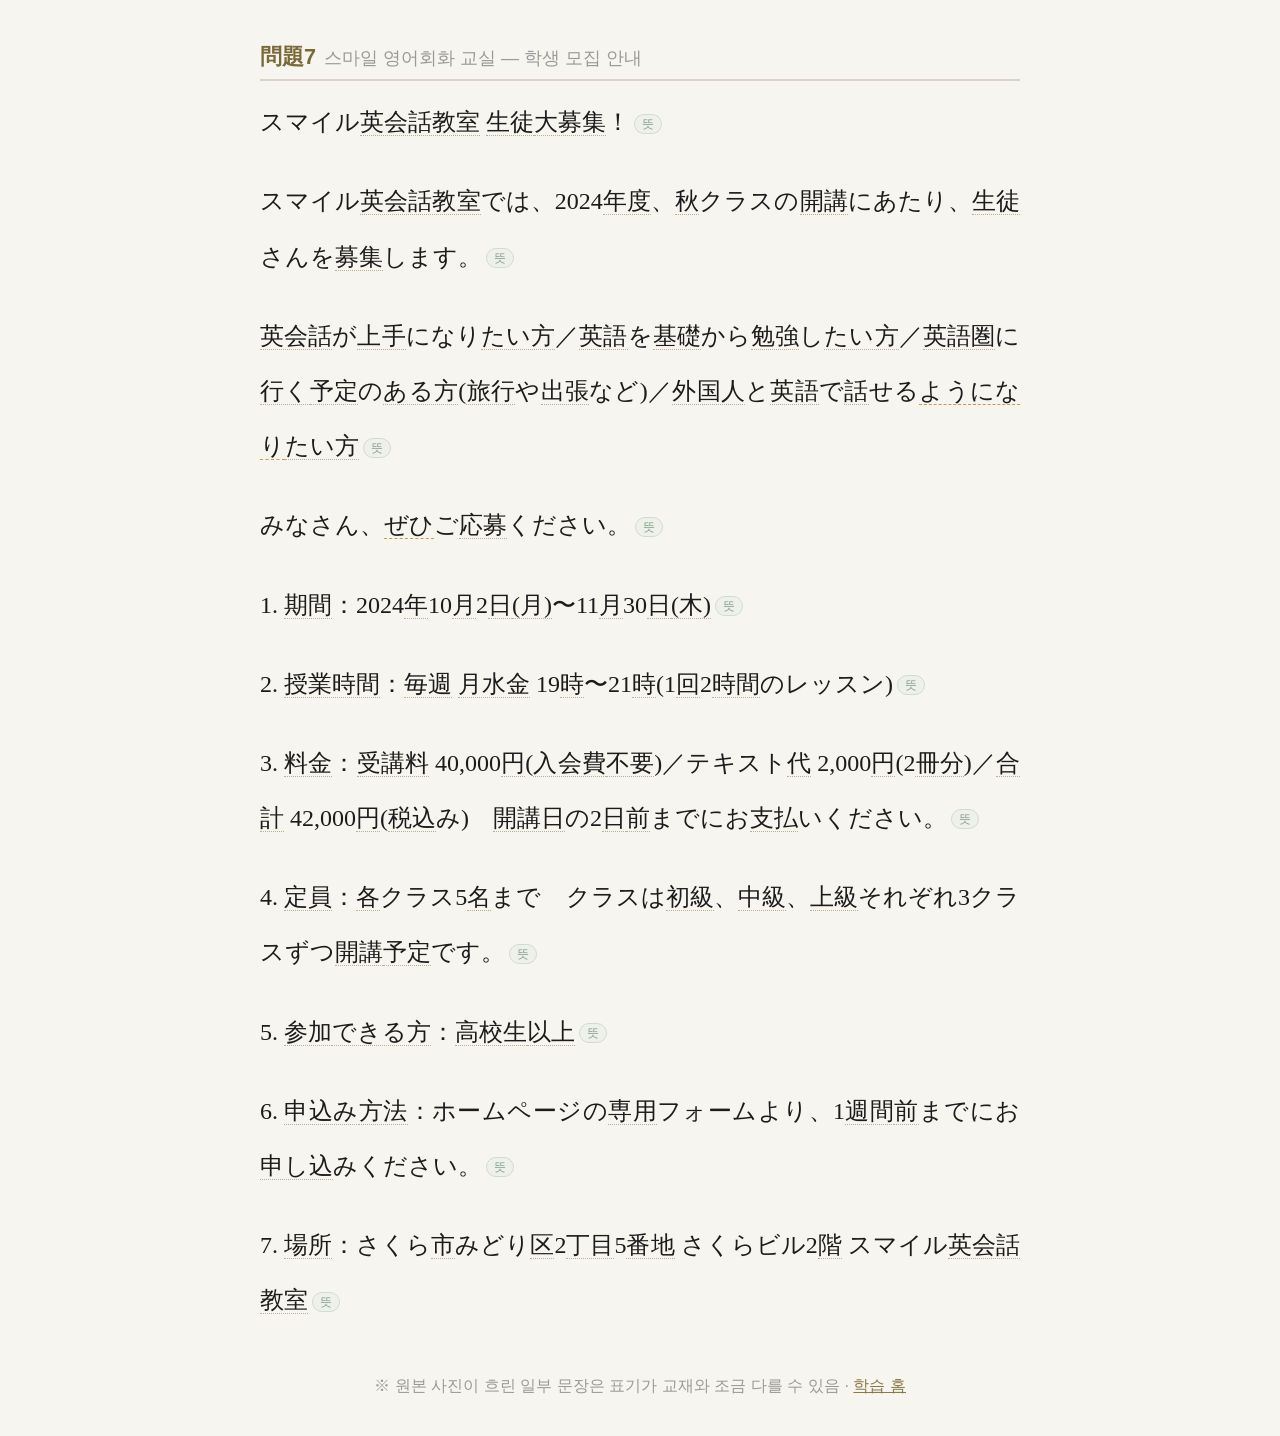
==== commit 4945b82e: "3회 진도: 단어장 덱 신설 + 한자 127단어 + 독해 9편 + 문장별 뜻 버튼 단어장 덱 신설 (일본어단어장.html + data_단어장.js, 152단어) - 한자 자원 분해" ====
--- a/독해지문_2회_問題4-7.html
+++ b/독해지문_2회_問題4-7.html
@@ -4,134 +4,23 @@
 <meta charset="UTF-8">
 <meta name="viewport" content="width=device-width, initial-scale=1.0">
 <title>독해 지문 2회 (問題4~7)</title>
-<style>
-  html{font-size:24px}
-  *{box-sizing:border-box;margin:0;padding:0}
-  body{font-family:'Yu Mincho','Hiragino Mincho ProN','Noto Serif JP',serif;
-    background:#f7f5ef;color:#1c1c1c;line-height:2.3;padding:32px 18px}
-  .wrap{max-width:760px;margin:0 auto}
-  h1{font-size:1.15rem;color:#555;font-weight:600;margin-bottom:6px;font-family:'Malgun Gothic',sans-serif}
-  .sub{font-family:'Malgun Gothic',sans-serif;font-size:.72rem;color:#8a8a8a;margin-bottom:10px;line-height:1.5}
-  .hint{font-family:'Malgun Gothic',sans-serif;font-size:.72rem;color:#8a8a8a;margin-bottom:14px;line-height:1.5}
-  .btnrow{margin-bottom:20px;display:flex;gap:8px;flex-wrap:wrap}
-  .tbtn{font-family:'Malgun Gothic',sans-serif;font-size:.72rem;cursor:pointer;
-    background:#eee7d4;border:1px solid #d3c9ac;color:#6a5a2a;padding:7px 14px;border-radius:999px}
-  .tbtn:hover{background:#e6dcc0}
-  .lesson{margin-bottom:38px}
-  .lh{font-family:'Malgun Gothic',sans-serif;font-size:.9rem;font-weight:700;color:#7a6a3a;
-      border-bottom:2px solid #d9d3c4;padding-bottom:6px;margin-bottom:14px;line-height:1.5}
-  .lh small{color:#9a9a9a;font-weight:400;margin-left:8px}
-  p.jp{margin-bottom:.5em;text-align:justify}
-  .ko{font-family:'Malgun Gothic',sans-serif;font-size:.78rem;color:#3f6b45;line-height:1.65;
-      padding-left:12px;border-left:3px solid #b7cdb7;margin-bottom:1.4em;display:none}
-  .ko.show{display:block}
-  .kw{cursor:pointer;position:relative;border-bottom:1px dotted #bcae90}
-  .kw.conj{border-bottom:1px dashed #c99a4b}
-  .kw:hover,.kw.open{background:#fff2c9;border-radius:3px}
-  .kw .mn{display:none;position:absolute;top:100%;left:50%;transform:translateX(-50%);
-    pointer-events:none;background:#2d3850;color:#fff;font-size:.58rem;
-    font-family:'Malgun Gothic',sans-serif;font-weight:600;padding:3px 9px;border-radius:7px;
-    white-space:nowrap;z-index:5;margin-top:3px;box-shadow:0 3px 10px rgba(0,0,0,.22)}
-  .kw .mn::before{content:"";position:absolute;bottom:100%;left:50%;transform:translateX(-50%);
-    border:5px solid transparent;border-bottom-color:#2d3850}
-  .kw.open .mn{display:block}
-  .foot{margin-top:30px;color:#9a9a9a;font-size:.68rem;font-family:'Malgun Gothic',sans-serif;text-align:center}
-  @media print{
-    body{background:#fff}
-    .kw .mn{display:block !important;position:static;transform:none;background:none;color:#3f6b45;
-      box-shadow:none;font-size:.55rem;margin:0}
-    .kw .mn::before{display:none}.btnrow{display:none}.ko{display:block}
-  }
-</style>
+<link rel="stylesheet" href="reader.css">
 </head>
 <body>
 <div class="wrap">
   <h1>독해 지문 2회 · 問題4~7</h1>
   <div class="sub">JLPT 문제집 83~91쪽 · 읽기 연습용 (후리가나 없음)</div>
-  <div class="hint">막히면 한자어·<b>접속어</b>를 <b>탭하면 읽기·뜻</b>이 떠요(다시 탭하면 사라짐). 노란 밑줄이 접속어입니다.</div>
+  <div class="hint">막히면 한자어·<b>접속어</b>를 <b>탭하면 읽기·뜻</b>이 떠요(다시 탭하면 사라짐). 노란 밑줄이 접속어입니다.<br>
+    문장 끝의 초록 <b>뜻</b> 버튼을 누른 문장만 <b>해석</b>이 바로 아래에 펼쳐져요(한 번 더 누르면 닫힘).</div>
   <div class="btnrow">
-    <button class="tbtn" id="toggleAll">뜻 전부 보기 / 숨기기</button>
-    <button class="tbtn" id="toggleKo">해석 보기 / 숨기기</button>
+    <button class="tbtn" id="toggleAll">단어 뜻 전부 보기 / 숨기기</button>
   </div>
   <div id="out"></div>
   <div class="foot">※ 원본 사진이 흐린 일부 문장은 표기가 교재와 조금 다를 수 있음 · <a href="일본어_학습_홈.html">학습 홈</a></div>
 </div>
 
+<script>window.SHOW_FURI=false;</script>
 <script src="data_2회_問題4-7.js"></script>
-<script>
-const SHOW_FURI=false;
-const esc=s=>s.replace(/&/g,"&amp;").replace(/</g,"&lt;").replace(/>/g,"&gt;");
-const KEYS=Object.keys(DICT).sort((a,b)=>b.length-a.length);
-const MAXLEN=KEYS.length?KEYS[0].length:1;
-/* 후리가나를 '한자 부분에만' 얹는다.
-   예) 来て(きて) → 来 위에 き, 오쿠리가나 て는 그대로. */
-const isKana=c=>/[ぁ-ゟ゠-ヿー]/.test(c);
-function rubyHtml(k,r){
-  if(!r) return esc(k);
-  const segs=[]; let cur="", curKana=null;
-  for(const ch of k){
-    const kn=isKana(ch);
-    if(curKana===null||kn===curKana){cur+=ch;curKana=kn;}
-    else{segs.push({t:cur,kana:curKana});cur=ch;curKana=kn;}
-  }
-  if(cur)segs.push({t:cur,kana:curKana});
-  if(segs.length===1&&!segs[0].kana)
-    return `<ruby>${esc(k)}<rt>${esc(r)}</rt></ruby>`;
-  let rest=r, out="", ok=true;
-  for(let i=0;i<segs.length;i++){
-    const s=segs[i];
-    if(s.kana){
-      if(rest.startsWith(s.t)){ out+=esc(s.t); rest=rest.slice(s.t.length); }
-      else { ok=false; break; }
-    }else{
-      const next=segs[i+1];
-      let read;
-      if(next&&next.kana){
-        const idx=rest.indexOf(next.t);
-        if(idx<=0){ ok=false; break; }
-        read=rest.slice(0,idx); rest=rest.slice(idx);
-      }else{ read=rest; rest=""; }
-      out+=`<ruby>${esc(s.t)}<rt>${esc(read)}</rt></ruby>`;
-    }
-  }
-  if(!ok||rest) return `<ruby>${esc(k)}<rt>${esc(r)}</rt></ruby>`;
-  return out;
-}
-function markup(s){
-  let out="",i=0;
-  while(i<s.length){
-    let hit=null;
-    for(let L=Math.min(MAXLEN,s.length-i);L>=1;L--){
-      const sub=s.substr(i,L);
-      if(Object.prototype.hasOwnProperty.call(DICT,sub)){hit=[sub,DICT[sub]];break;}
-    }
-    if(hit){
-      const [k,[r,m]]=hit;
-      const inner=(SHOW_FURI&&r)?rubyHtml(k,r):esc(k);
-      const mn=(!SHOW_FURI&&r)?esc(r)+" · "+esc(m):esc(m);
-      out+=`<span class="kw${r===null?' conj':''}">${inner}<span class="mn">${mn}</span></span>`;
-      i+=k.length;
-    }else{ out+=esc(s[i]); i++; }
-  }
-  return out;
-}
-document.getElementById("out").innerHTML=TEXTS.map(t=>
-  `<div class="lesson"><div class="lh">${esc(t.id)}<small>${esc(t.title)}</small></div>`+
-  t.paras.map(p=>`<p class="jp">${markup(p[0])}</p><div class="ko">${esc(p[1])}</div>`).join("")+
-  `</div>`).join("");
-document.getElementById("out").addEventListener("click",e=>{
-  const el=e.target.closest(".kw"); if(!el)return; el.classList.toggle("open");
-});
-document.getElementById("toggleAll").onclick=()=>{
-  const kws=document.querySelectorAll("#out .kw");
-  const any=[...kws].some(k=>!k.classList.contains("open"));
-  kws.forEach(k=>k.classList.toggle("open",any));
-};
-document.getElementById("toggleKo").onclick=()=>{
-  const ks=document.querySelectorAll("#out .ko");
-  const any=[...ks].some(k=>!k.classList.contains("show"));
-  ks.forEach(k=>k.classList.toggle("show",any));
-};
-</script>
+<script src="reader.js"></script>
 </body>
 </html>
--- a/reader.css
+++ b/reader.css
@@ -0,0 +1,64 @@
+/* ===== 독해 지문 공통 스타일 ===== */
+html{font-size:24px}
+*{box-sizing:border-box;margin:0;padding:0}
+body{font-family:'Yu Mincho','Hiragino Mincho ProN','Noto Serif JP',serif;
+  background:#f7f5ef;color:#1c1c1c;line-height:2.3;padding:32px 18px}
+.wrap{max-width:760px;margin:0 auto}
+h1{font-size:1.15rem;color:#555;font-weight:600;margin-bottom:6px;font-family:'Malgun Gothic',sans-serif}
+.sub{font-family:'Malgun Gothic',sans-serif;font-size:.72rem;color:#8a8a8a;margin-bottom:10px;line-height:1.5}
+.hint{font-family:'Malgun Gothic',sans-serif;font-size:.72rem;color:#8a8a8a;margin-bottom:14px;line-height:1.5}
+.btnrow{margin-bottom:20px;display:flex;gap:8px;flex-wrap:wrap}
+.tbtn{font-family:'Malgun Gothic',sans-serif;font-size:.72rem;cursor:pointer;
+  background:#eee7d4;border:1px solid #d3c9ac;color:#6a5a2a;padding:7px 14px;border-radius:999px}
+.tbtn:hover{background:#e6dcc0}
+.lesson{margin-bottom:38px}
+.lh{font-family:'Malgun Gothic',sans-serif;font-size:.9rem;font-weight:700;color:#7a6a3a;
+    border-bottom:2px solid #d9d3c4;padding-bottom:6px;margin-bottom:14px;line-height:1.5}
+.lh small{color:#9a9a9a;font-weight:400;margin-left:8px}
+
+/* 문단 = div, 문장 = inline span (해석은 block이라 열리면 줄이 나뉜다) */
+.jp{margin-bottom:1em;text-align:justify}
+.sent{position:relative}
+.sent.open-ko{background:#fffaea;border-radius:4px}
+
+/* 문장 끝 「뜻」 버튼 */
+.tko{font-family:'Malgun Gothic',sans-serif;font-size:.5rem;line-height:1;cursor:pointer;
+  background:#e8efe8;border:1px solid #b7cdb7;color:#3f6b45;
+  padding:3px 7px;border-radius:999px;margin:0 4px;vertical-align:.22em;opacity:.6;transition:.12s}
+.tko:hover{opacity:1;background:#d7e7d7}
+.sent.open-ko>.tko{opacity:1;background:#3f6b45;color:#fff;border-color:#3f6b45}
+
+/* 문장별 해석 */
+.ko{display:none;font-family:'Malgun Gothic',sans-serif;font-size:.76rem;color:#3f6b45;
+  line-height:1.6;padding:6px 0 8px 12px;border-left:3px solid #b7cdb7;margin:4px 0 8px;text-align:left}
+.sent.open-ko>.ko{display:block}
+
+/* 클릭 사전 */
+.kw{cursor:pointer;position:relative;border-bottom:1px dotted #bcae90}
+.kw.conj{border-bottom:1px dashed #c99a4b}
+.kw:hover,.kw.open{background:#fff2c9;border-radius:3px}
+.kw .mn{display:none;position:absolute;top:100%;left:50%;transform:translateX(-50%);
+  pointer-events:none;background:#2d3850;color:#fff;font-size:.58rem;
+  font-family:'Malgun Gothic',sans-serif;font-weight:600;padding:3px 9px;border-radius:7px;
+  white-space:nowrap;z-index:5;margin-top:3px;box-shadow:0 3px 10px rgba(0,0,0,.22)}
+.kw .mn::before{content:"";position:absolute;bottom:100%;left:50%;transform:translateX(-50%);
+  border:5px solid transparent;border-bottom-color:#2d3850}
+.kw.open .mn{display:block}
+
+/* 원래 빈칸([19] 등) */
+.blank{display:inline-block;min-width:2.2em;text-align:center;background:#fdf3d6;
+  border:1px dashed #c9a24b;border-radius:5px;font-size:.72rem;font-family:'Malgun Gothic',sans-serif;
+  color:#8a6a1a;padding:0 5px;margin:0 2px;vertical-align:.1em;line-height:1.7}
+
+.note{margin-top:34px;padding:14px 16px;background:#efece3;border-left:3px solid #c9a24b;
+  font-family:'Malgun Gothic',sans-serif;font-size:.7rem;color:#6b6b6b;line-height:1.7;border-radius:6px}
+.foot{margin-top:30px;color:#9a9a9a;font-size:.68rem;font-family:'Malgun Gothic',sans-serif;text-align:center}
+.foot a{color:#8a7a4a}
+
+@media print{
+  body{background:#fff}
+  .kw .mn{display:block !important;position:static;transform:none;background:none;color:#3f6b45;
+    box-shadow:none;font-size:.55rem;margin:0}
+  .kw .mn::before{display:none}
+  .btnrow,.tko{display:none}
+}
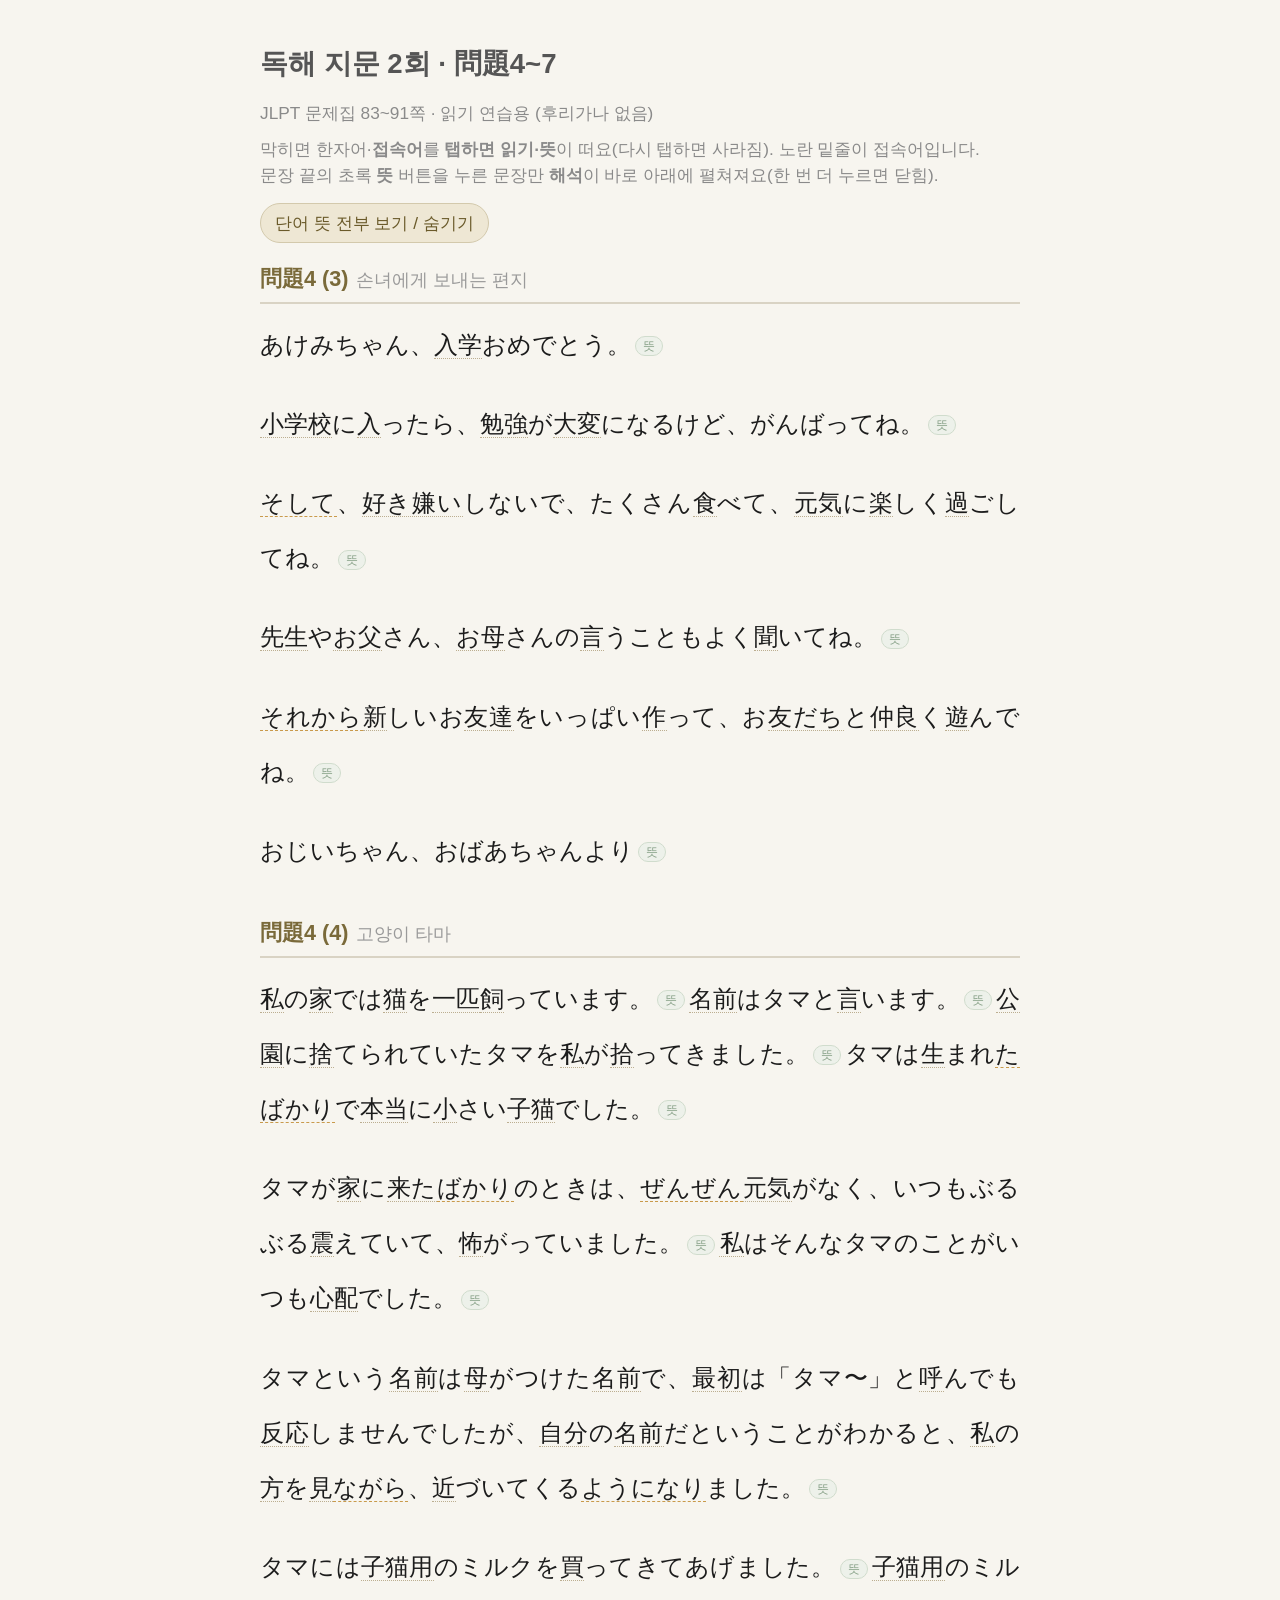
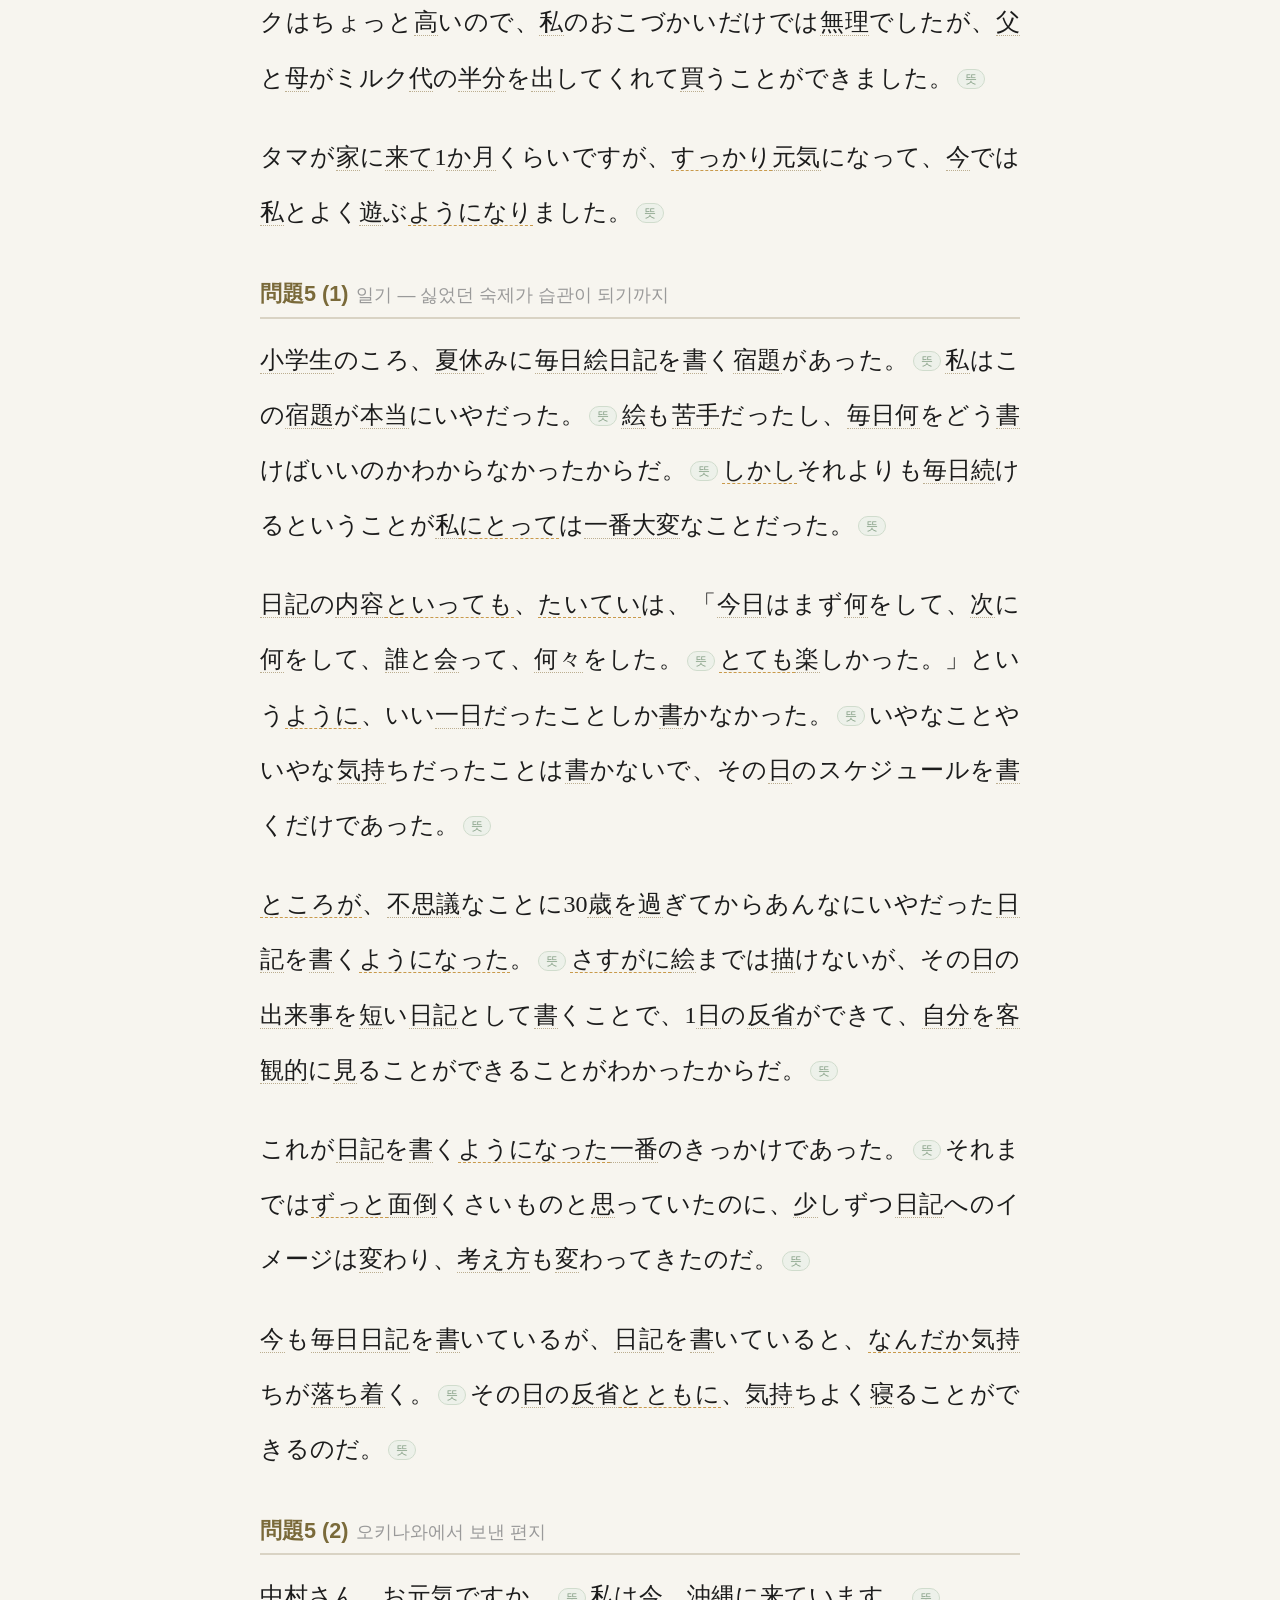
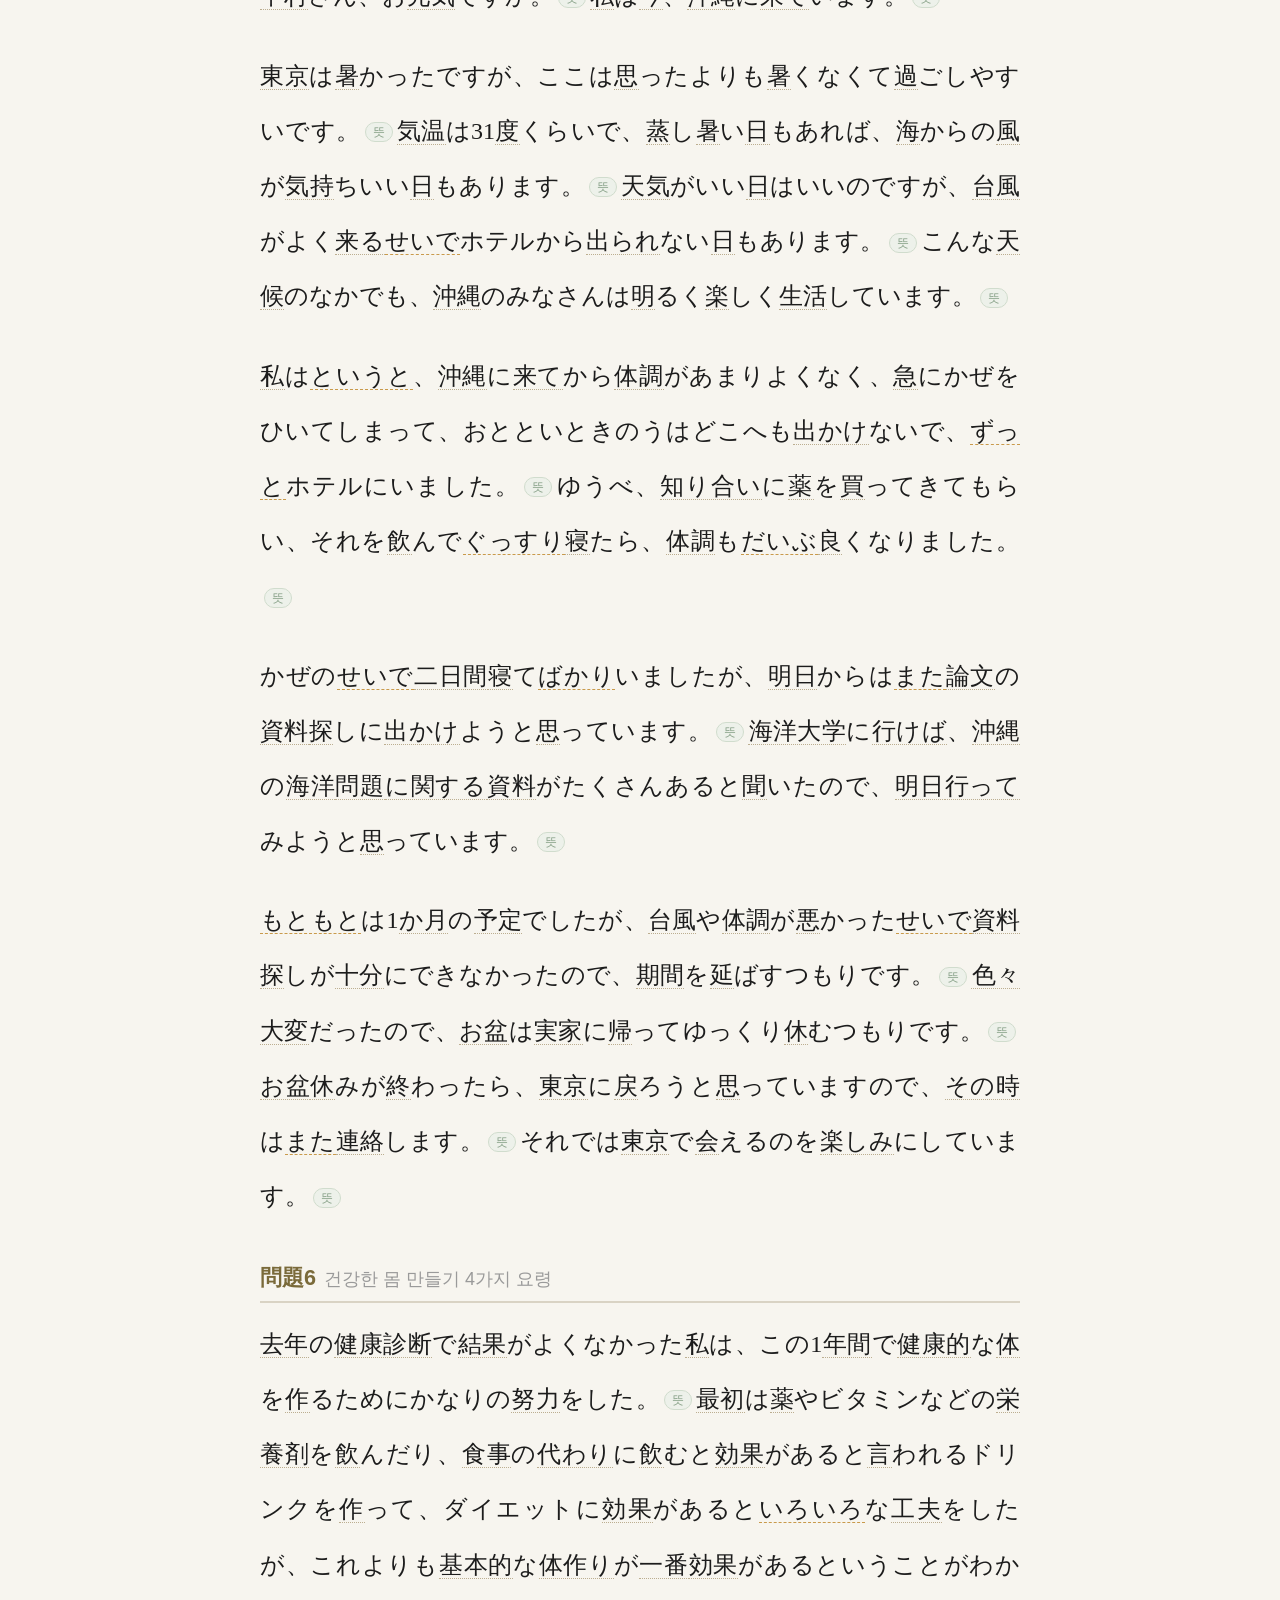
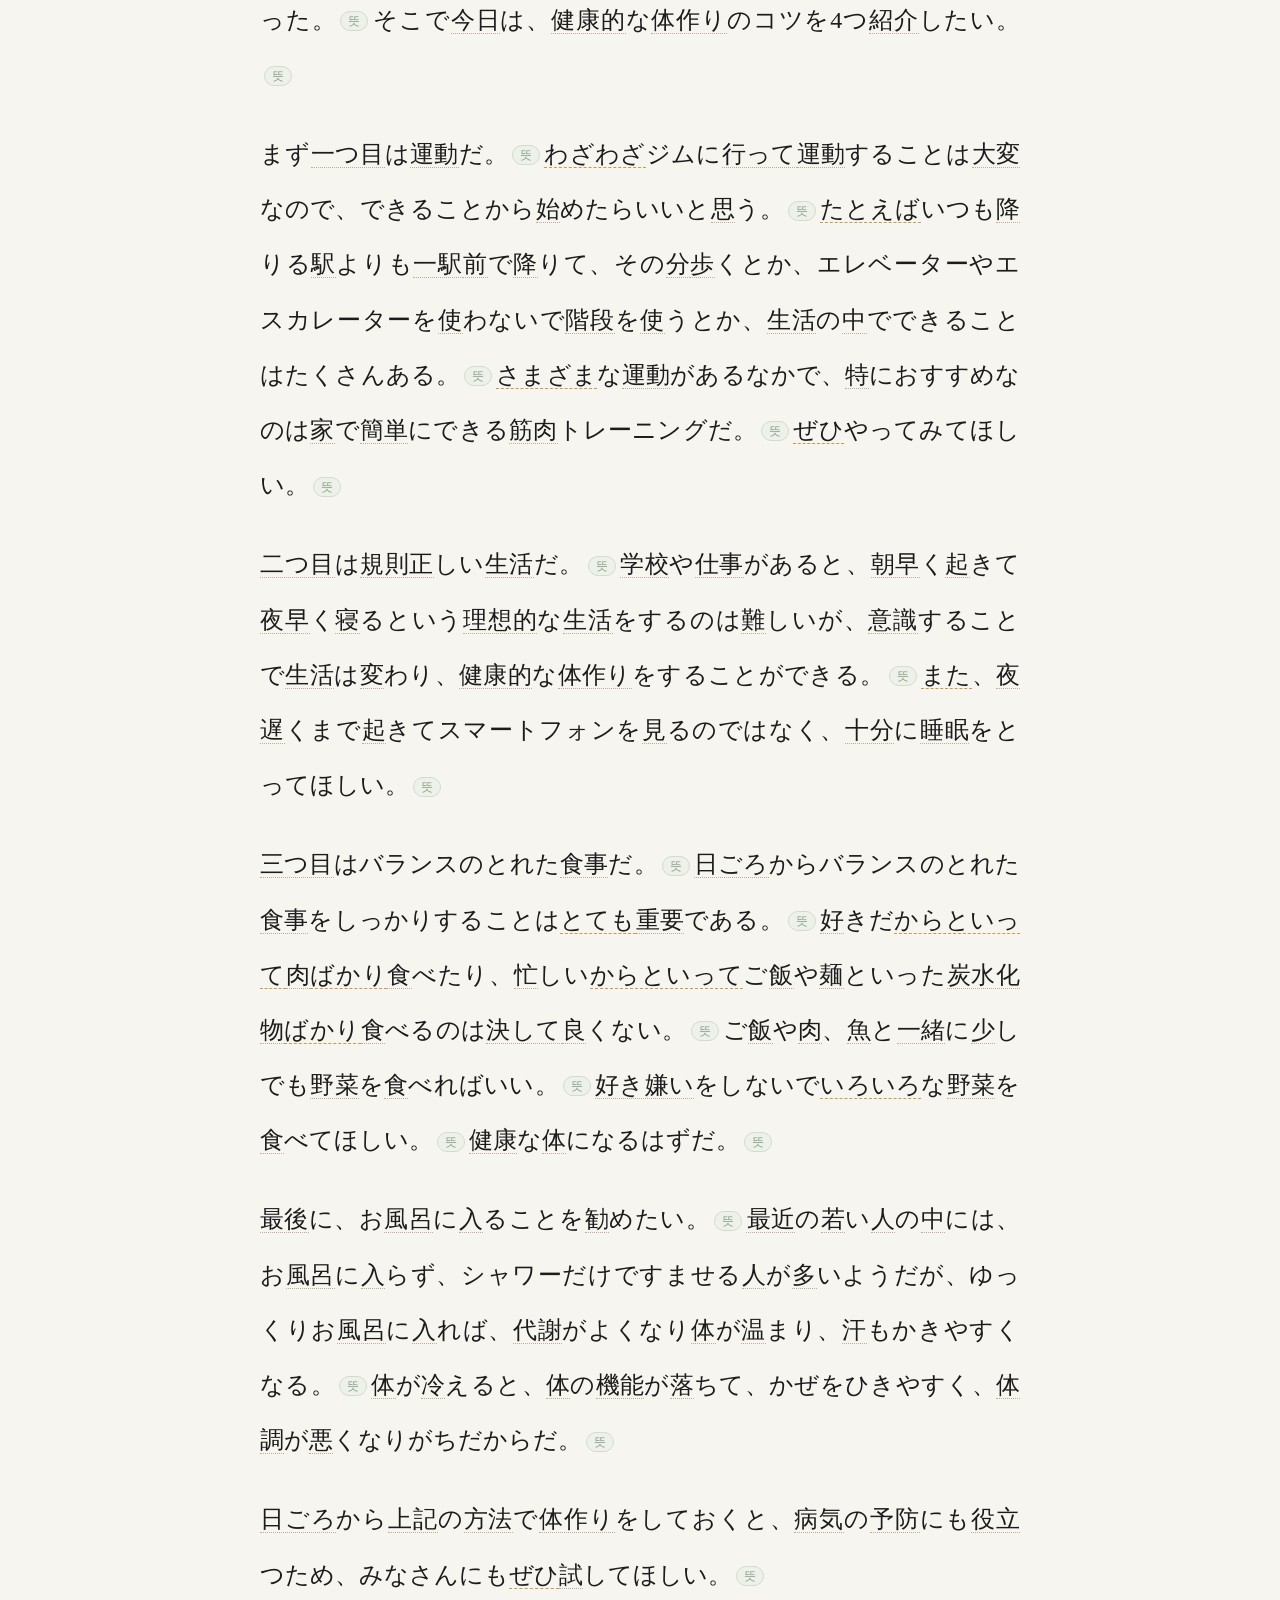
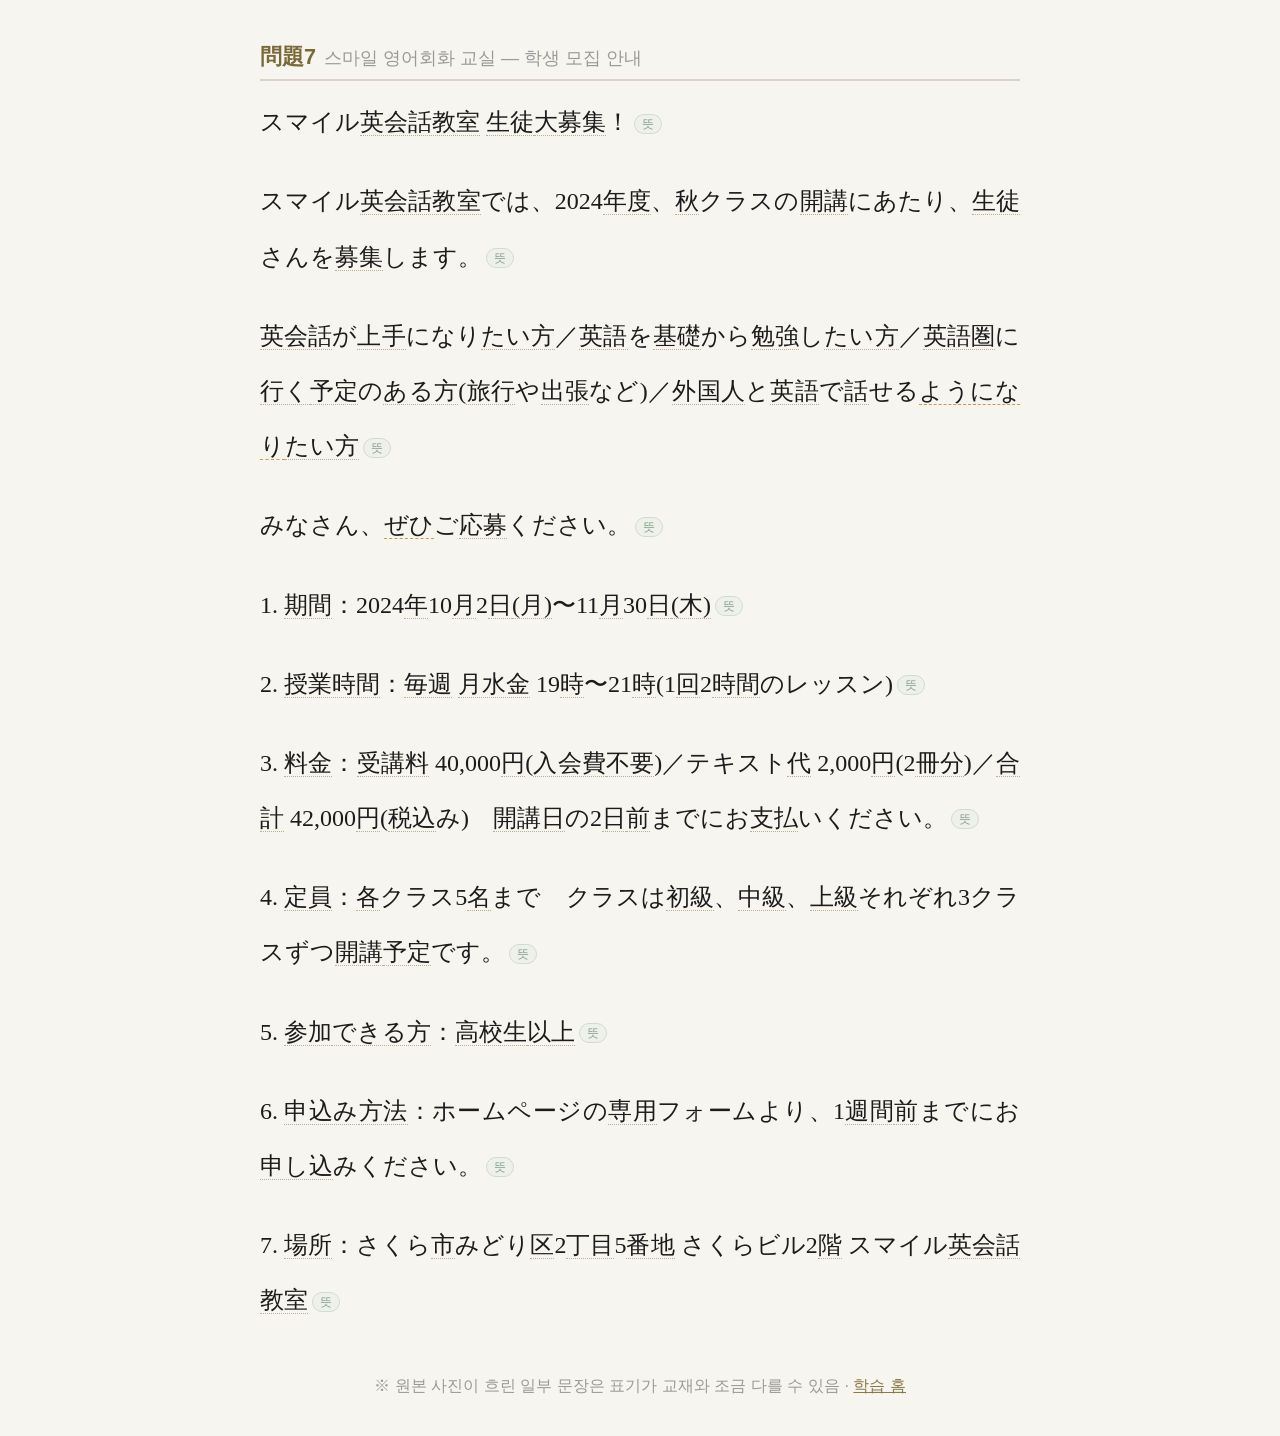
==== commit 39579a29: "후리가나 전수 보완 — 독해 본문 한자 누락 0 3회 독해 사전에 없던 한자 187곳(약 95단어)에 읽기 추가. 문맥마다 읽기가 다른 것은 숫자까지 붙인 항목으로(1日で=いちにち" ====
--- a/독해지문_2회_問題4-7.html
+++ b/독해지문_2회_問題4-7.html
@@ -4,7 +4,7 @@
 <meta charset="UTF-8">
 <meta name="viewport" content="width=device-width, initial-scale=1.0">
 <title>독해 지문 2회 (問題4~7)</title>
-<link rel="stylesheet" href="reader.css">
+<link rel="stylesheet" href="reader.css?v=20260906">
 </head>
 <body>
 <div class="wrap">
@@ -20,7 +20,7 @@
 </div>
 
 <script>window.SHOW_FURI=false;</script>
-<script src="data_2회_問題4-7.js"></script>
-<script src="reader.js"></script>
+<script src="data_2회_問題4-7.js?v=20261013"></script>
+<script src="reader.js?v=20260906"></script>
 </body>
 </html>
--- a/reader.css
+++ b/reader.css
@@ -45,7 +45,7 @@
   border:5px solid transparent;border-bottom-color:#2d3850}
 .kw.open .mn{display:block}
 
-/* 원래 빈칸([19] 등) */
+/* 원래 빈칸([19] 등) — [19:정답] 형태로 채운 빈칸은 표시 없이 본문처럼 렌더된다 */
 .blank{display:inline-block;min-width:2.2em;text-align:center;background:#fdf3d6;
   border:1px dashed #c9a24b;border-radius:5px;font-size:.72rem;font-family:'Malgun Gothic',sans-serif;
   color:#8a6a1a;padding:0 5px;margin:0 2px;vertical-align:.1em;line-height:1.7}
